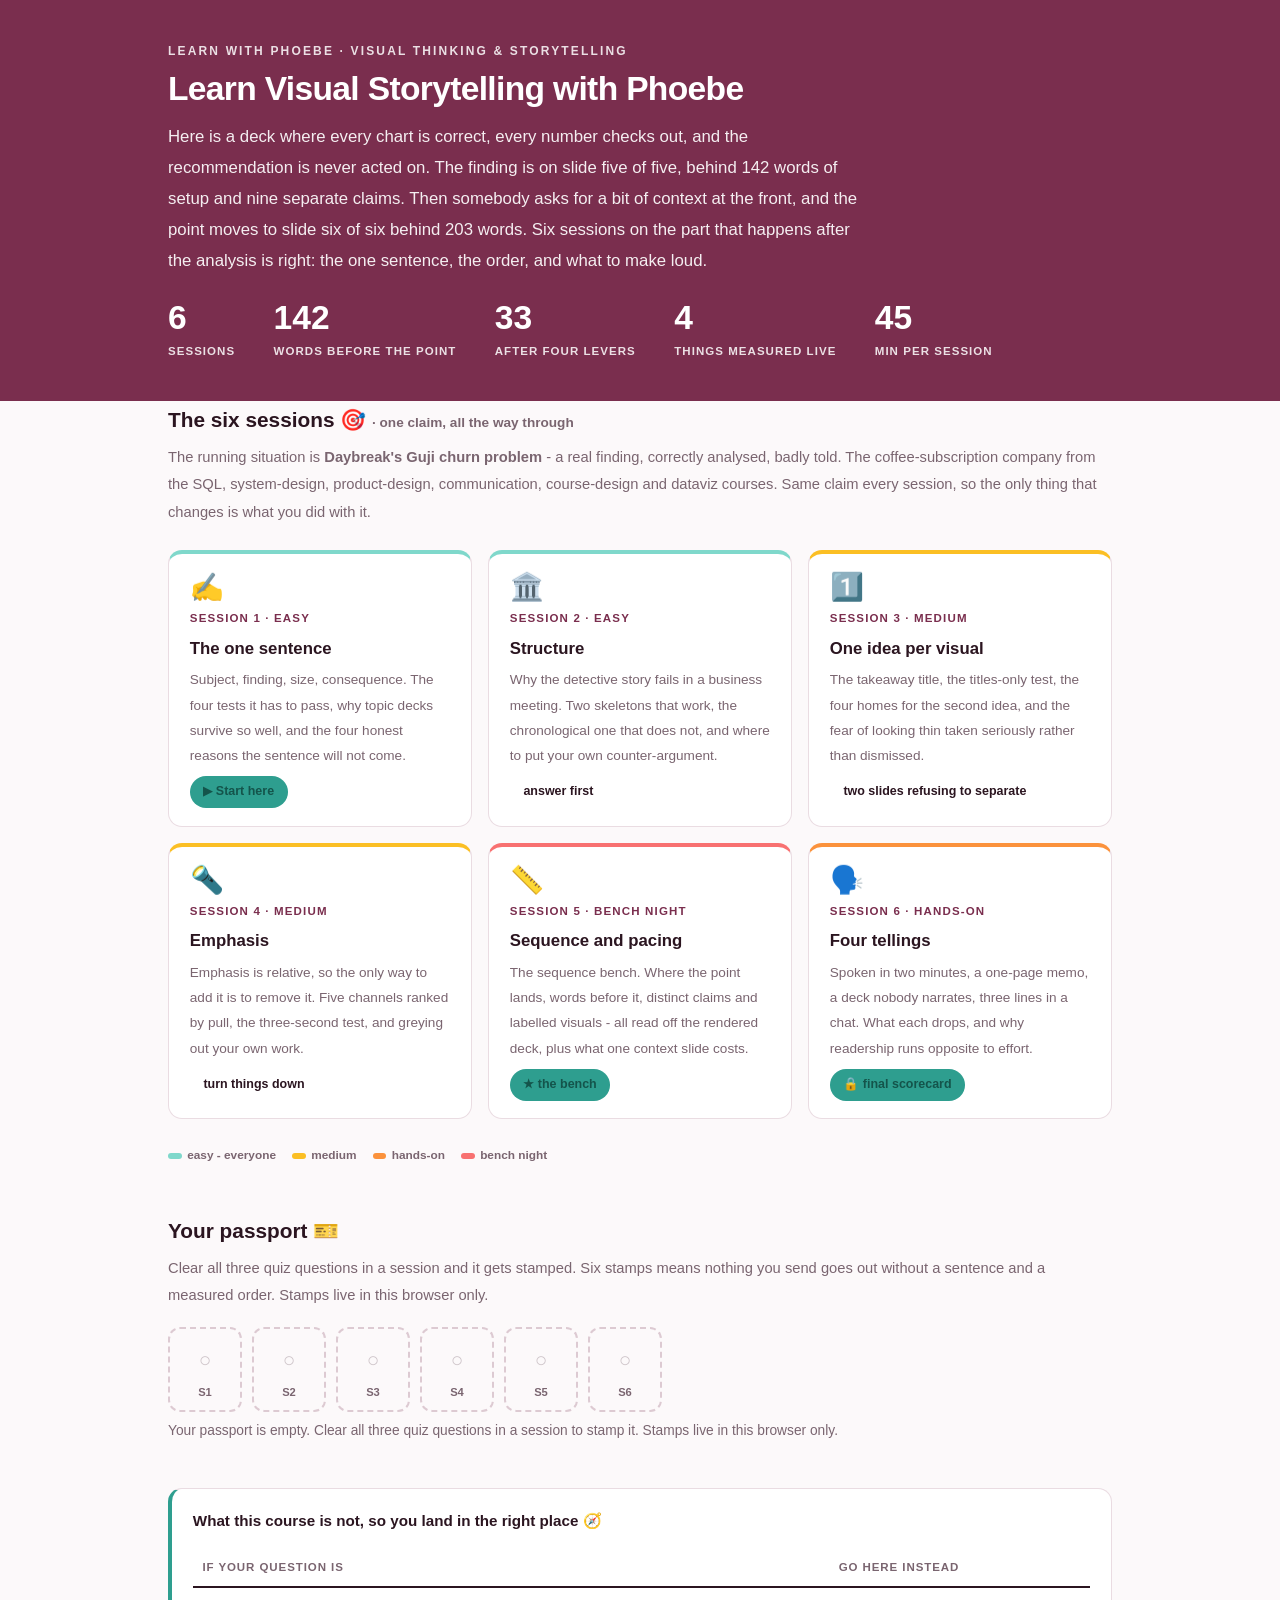
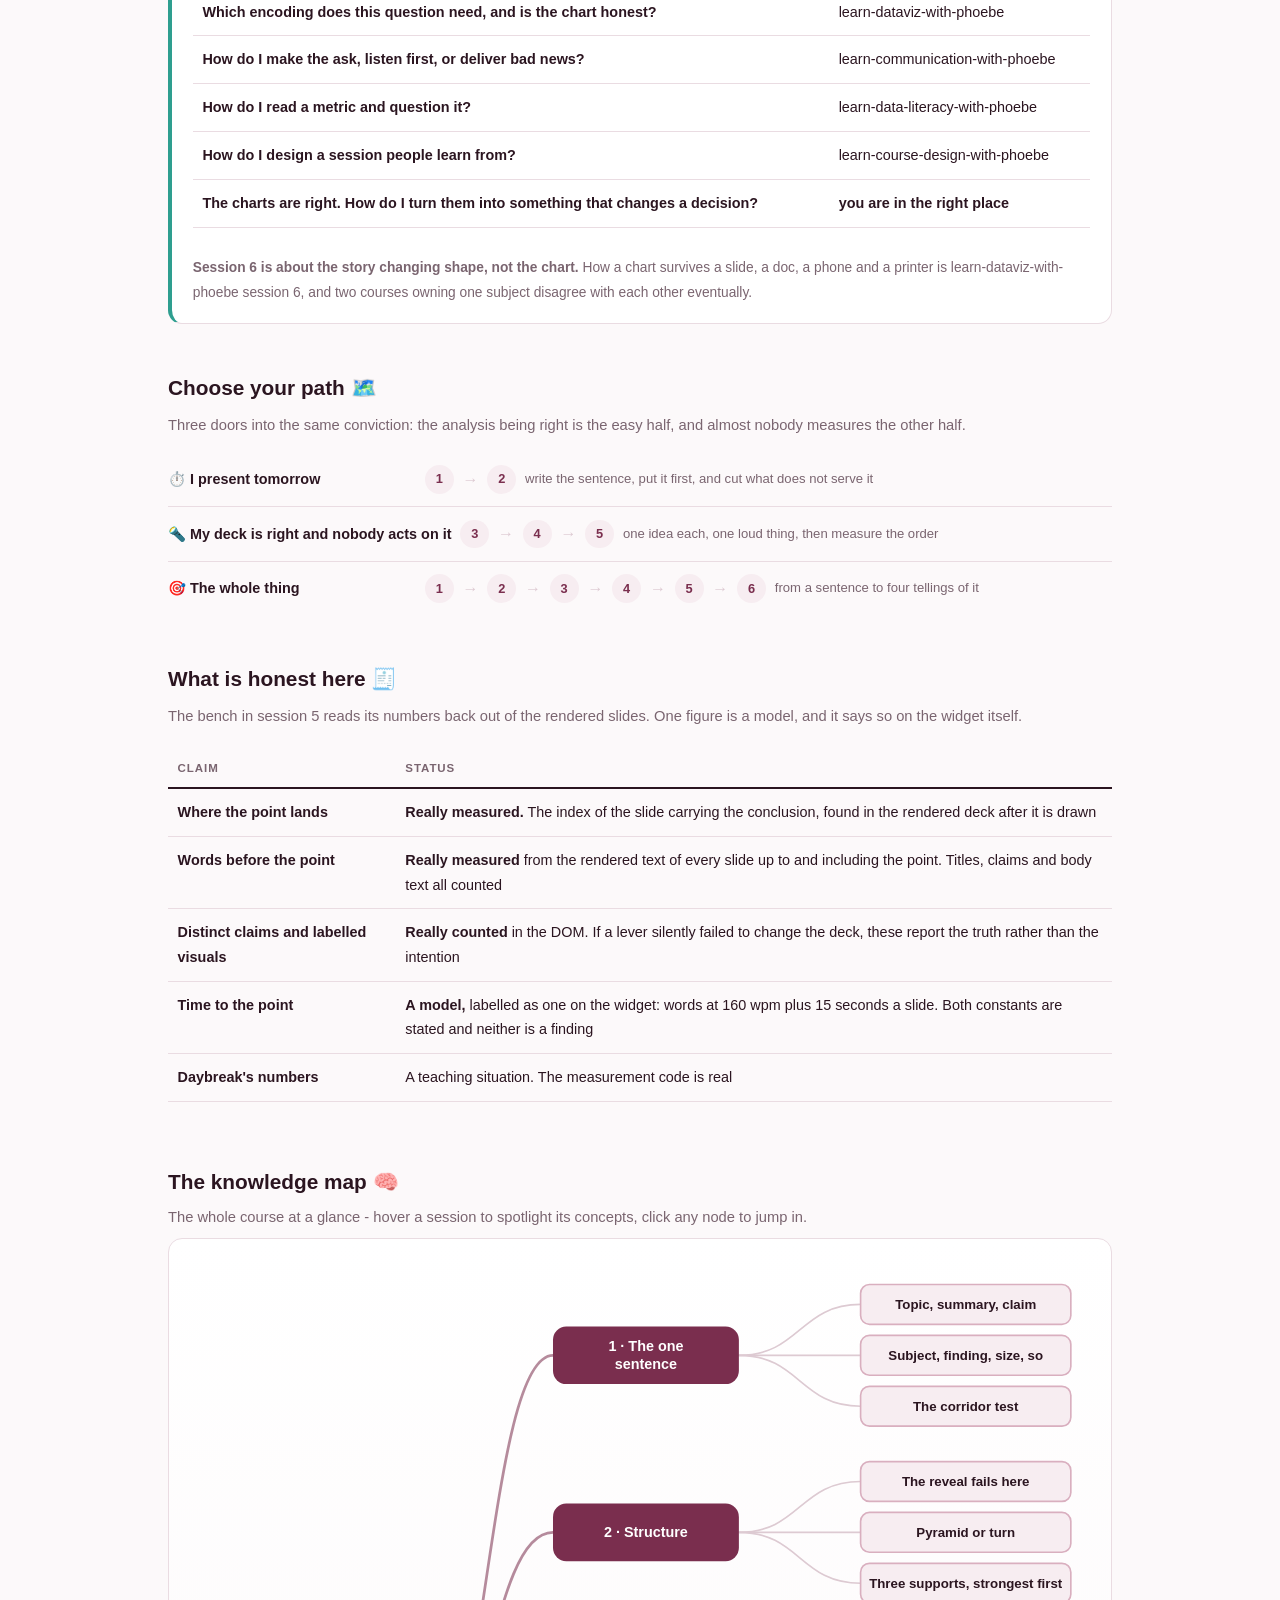
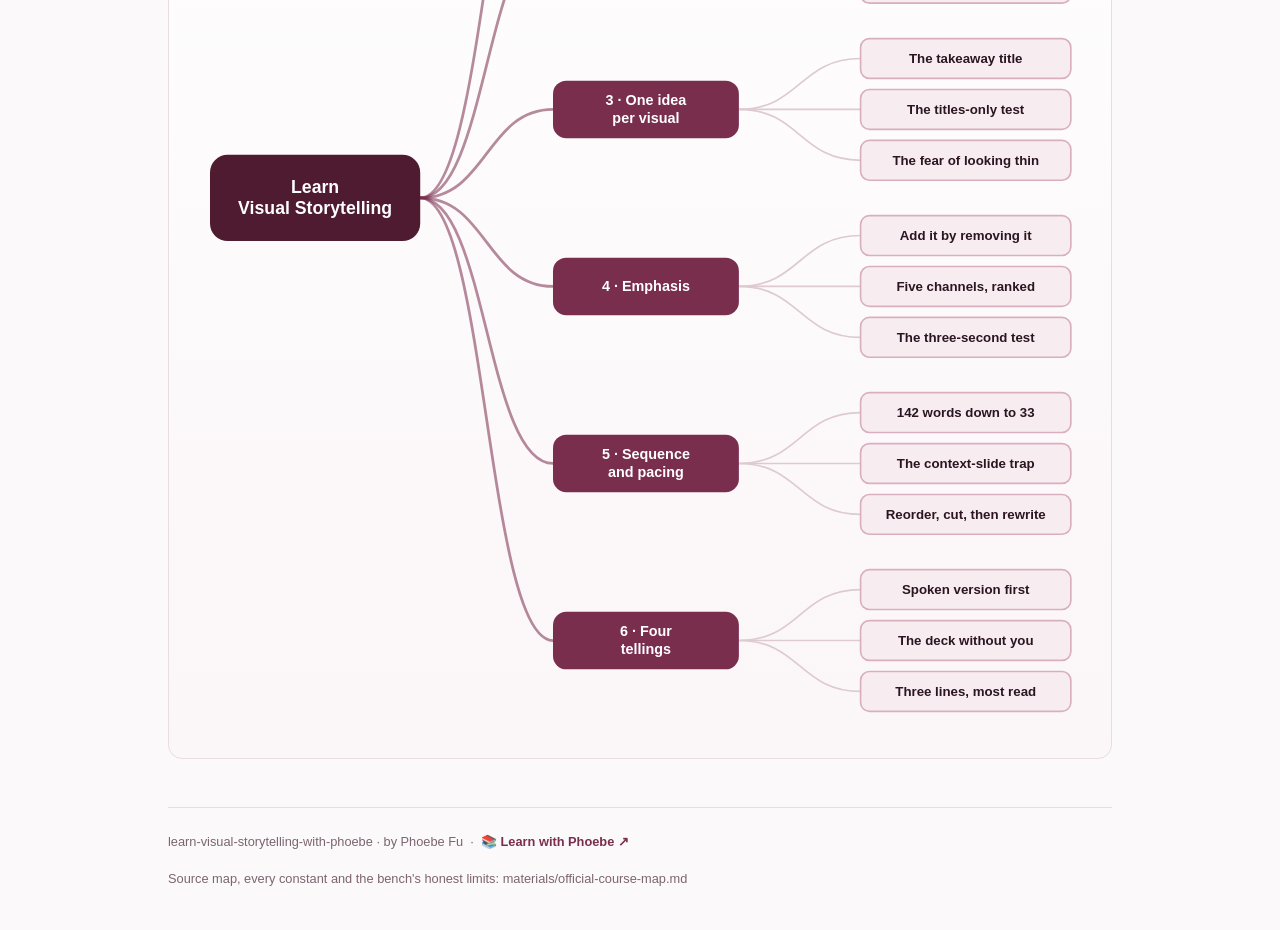
==== index.html @ 94118f0a "style.css: recover the missing .agenda block, with an accessible a3 This repo was scaffolded from a " ====
<!DOCTYPE html>
<html lang="en">
<head>
<meta charset="UTF-8">
<meta name="viewport" content="width=device-width, initial-scale=1.0">
<!-- social:start -->
<meta name="description" content="Six sessions on turning correct charts into something that changes a decision. Write the sentence first, put the answer first, one idea per visual, and a bench that measures where your point lands. Free, by Phoebe Fu.">
<meta property="og:type" content="website">
<meta property="og:site_name" content="Learn with Phoebe">
<meta property="og:title" content="Learn Visual Storytelling with Phoebe">
<meta property="og:description" content="One requested context slide moves the point from slide 1 to slide 6, and adds 170 words. Six sessions on order, emphasis and the one sentence.">
<meta property="og:url" content="https://phoebefu6.github.io/learn-visual-storytelling-with-phoebe/">
<meta property="og:image" content="https://phoebefu6.github.io/learn-visual-storytelling-with-phoebe/assets/og-cover.png">
<meta property="og:image:width" content="1200">
<meta property="og:image:height" content="630">
<meta name="twitter:card" content="summary_large_image">
<meta name="twitter:title" content="Learn Visual Storytelling with Phoebe">
<meta name="twitter:description" content="Six sessions on order and emphasis, with a bench that measures where your point lands.">
<meta name="twitter:image" content="https://phoebefu6.github.io/learn-visual-storytelling-with-phoebe/assets/og-cover.png">
<!-- social:end -->
<title>Learn Visual Storytelling with Phoebe</title>
<link rel="stylesheet" href="assets/style.css?v=2">
<style>

  .stats-row { display: flex; gap: 2.4rem; margin-top: 1.5rem; flex-wrap: wrap; }
  .stat b { display: block; font-size: 2.1rem; font-weight: 800; line-height: 1.05; font-variant-numeric: tabular-nums; }
  .stat span { font-size: .72rem; opacity: .85; text-transform: uppercase; letter-spacing: .09em; font-weight: 600; }

  .course-grid { display: grid; grid-template-columns: repeat(auto-fit, minmax(17rem, 1fr)); gap: 1rem; margin-top: 1.5rem; }
  .course-card {
    border: 1px solid var(--hairline);
    border-top: 4px solid var(--diff, var(--indigo));
    border-radius: var(--radius);
    padding: 1.2rem 1.3rem 1.1rem;
    display: flex;
    flex-direction: column;
    gap: .5rem;
    text-decoration: none;
    color: var(--ink);
    background: #fff;
    transition: box-shadow .15s ease, border-color .15s ease, transform .15s ease;
    position: relative;
  }
  .course-card:hover { border-color: var(--indigo-soft); border-top-color: var(--diff, var(--indigo)); box-shadow: 0 8px 28px rgba(122,46,78,.14); transform: translateY(-3px); }
  .course-card .cicon { font-size: 1.7rem; line-height: 1; }
  .course-card .cnum { font-size: .72rem; font-weight: 700; color: var(--indigo); text-transform: uppercase; letter-spacing: .1em; }
  .course-card h3 { font-size: 1.05rem; font-weight: 800; line-height: 1.3; }
  .course-card p { font-size: .85rem; color: var(--muted); flex: 1; }
  .course-card .meta { display: flex; gap: .4rem; flex-wrap: wrap; }

  .diff-legend { display: flex; gap: 1rem; margin-top: 1.6rem; font-size: .74rem; color: var(--muted); font-weight: 600; flex-wrap: wrap; }
  .diff-legend i { display: inline-block; width: .85rem; height: .35rem; border-radius: 999px; margin-right: .35rem; vertical-align: middle; }

  .paths { margin-top: 2.6rem; }
  .paths h2 { font-size: 1.3rem; font-weight: 800; margin-bottom: .3rem; }
  .paths .plede { color: var(--muted); font-size: .92rem; margin-bottom: .8rem; }
  .path { display: flex; gap: .55rem; align-items: center; padding: .75rem 0; border-bottom: .5px solid var(--hairline); flex-wrap: wrap; }
  .path:last-child { border-bottom: none; }
  .path b { min-width: 15.5rem; font-size: .9rem; }
  .path .pstep { background: var(--indigo-50); color: var(--indigo); border-radius: 999px; padding: .16rem .68rem; font-weight: 700; font-size: .8rem; text-decoration: none; transition: all .12s ease; }
  .path .pstep:hover { background: var(--indigo); color: #fff; }
  .path .parr { color: var(--faint); font-weight: 700; }

  .mm-section { margin-top: 1.6rem; }
  .mm-section h2 { font-size: 1.3rem; font-weight: 800; margin-bottom: .2rem; }
  .mm-section .mm-lede { color: var(--muted); font-size: .92rem; margin-bottom: .4rem; }
  .mm-wrap { border: 1px solid var(--hairline); border-radius: var(--radius); background: linear-gradient(180deg,#fff,#FBF6F8); padding: .6rem; overflow-x: auto; }
  .mm-svg { width: 100%; height: auto; display: block; max-width: 60rem; margin: 0 auto; min-width: 34rem; }
  .mm-link { cursor: pointer; text-decoration: none; }
  .mm-node rect { transition: opacity .15s ease, filter .15s ease; }
  .mm-node text { pointer-events: none; }
  .mm-link:hover .mm-node rect { filter: brightness(1.06); }
  .mm-edge { transition: opacity .15s ease; }

  .not-this { border: 1px solid var(--hairline); border-left: 4px solid var(--amber); border-radius: var(--radius); background: #fff; padding: 1.1rem 1.3rem; margin-top: 1.2rem; }
  .not-this h3 { font-size: .95rem; font-weight: 800; margin-bottom: .5rem; }
</style>
</head>
<body>

<header class="masthead">
  <div class="wrap">
    <div class="eyebrow">Learn with Phoebe · Visual Thinking &amp; Storytelling</div>
    <h1>Learn <span class="accent">Visual Storytelling</span> with Phoebe</h1>
    <p class="sub">Here is a deck where every chart is correct, every number checks out, and the recommendation is never acted on. The finding is on slide five of five, behind 142 words of setup and nine separate claims. Then somebody asks for a bit of context at the front, and the point moves to slide six of six behind 203 words. Six sessions on the part that happens after the analysis is right: the one sentence, the order, and what to make loud.</p>
    <div class="stats-row">
      <div class="stat"><b data-count="6">6</b><span>sessions</span></div>
      <div class="stat"><b data-count="142">142</b><span>words before the point</span></div>
      <div class="stat"><b data-count="33">33</b><span>after four levers</span></div>
      <div class="stat"><b data-count="4">4</b><span>things measured live</span></div>
      <div class="stat"><b data-count="45">45</b><span>min per session</span></div>
    </div>
  </div>
</header>

<main class="wrap">

  <section class="section">
    <div class="paths" style="margin-top:0">
      <h2>The six sessions 🎯 <span style="font-size:.85rem;font-weight:600;color:var(--muted)">· one claim, all the way through</span></h2>
      <p class="plede">The running situation is <strong>Daybreak's Guji churn problem</strong> - a real finding, correctly analysed, badly told. The coffee-subscription company from the SQL, system-design, product-design, communication, course-design and dataviz courses. Same claim every session, so the only thing that changes is what you did with it.</p>
    </div>

    <div class="course-grid">
      <a class="course-card" href="courses/01-the-one-sentence.html" style="--diff:#7FD8CB">
        <span class="cicon">✍️</span>
        <span class="cnum">Session 1 · easy</span>
        <h3>The one sentence</h3>
        <p>Subject, finding, size, consequence. The four tests it has to pass, why topic decks survive so well, and the four honest reasons the sentence will not come.</p>
        <span class="meta"><span class="pill amber">▶ Start here</span></span>
      </a>
      <a class="course-card" href="courses/02-structure.html" style="--diff:#7FD8CB">
        <span class="cicon">🏛️</span>
        <span class="cnum">Session 2 · easy</span>
        <h3>Structure</h3>
        <p>Why the detective story fails in a business meeting. Two skeletons that work, the chronological one that does not, and where to put your own counter-argument.</p>
        <span class="meta"><span class="pill">answer first</span></span>
      </a>
      <a class="course-card" href="courses/03-one-idea-per-visual.html" style="--diff:#FBBF24">
        <span class="cicon">1️⃣</span>
        <span class="cnum">Session 3 · medium</span>
        <h3>One idea per visual</h3>
        <p>The takeaway title, the titles-only test, the four homes for the second idea, and the fear of looking thin taken seriously rather than dismissed.</p>
        <span class="meta"><span class="pill">two slides refusing to separate</span></span>
      </a>
      <a class="course-card" href="courses/04-emphasis.html" style="--diff:#FBBF24">
        <span class="cicon">🔦</span>
        <span class="cnum">Session 4 · medium</span>
        <h3>Emphasis</h3>
        <p>Emphasis is relative, so the only way to add it is to remove it. Five channels ranked by pull, the three-second test, and greying out your own work.</p>
        <span class="meta"><span class="pill">turn things down</span></span>
      </a>
      <a class="course-card" href="courses/05-sequence-and-pacing.html" style="--diff:#F87171">
        <span class="cicon">📏</span>
        <span class="cnum">Session 5 · bench night</span>
        <h3>Sequence and pacing</h3>
        <p>The sequence bench. Where the point lands, words before it, distinct claims and labelled visuals - all read off the rendered deck, plus what one context slide costs.</p>
        <span class="meta"><span class="pill amber">★ the bench</span></span>
      </a>
      <a class="course-card" href="courses/06-four-tellings.html" style="--diff:#FB923C">
        <span class="cicon">🗣️</span>
        <span class="cnum">Session 6 · hands-on</span>
        <h3>Four tellings</h3>
        <p>Spoken in two minutes, a one-page memo, a deck nobody narrates, three lines in a chat. What each drops, and why readership runs opposite to effort.</p>
        <span class="meta"><span class="pill amber">🔒 final scorecard</span></span>
      </a>
    </div>

    <div class="diff-legend">
      <span><i style="background:#7FD8CB"></i>easy - everyone</span>
      <span><i style="background:#FBBF24"></i>medium</span>
      <span><i style="background:#FB923C"></i>hands-on</span>
      <span><i style="background:#F87171"></i>bench night</span>
    </div>
  </section>

  <section class="section">
    <div class="paths" style="margin-top:0">
      <h2>Your passport 🎫</h2>
      <p class="plede">Clear all three quiz questions in a session and it gets stamped. Six stamps means nothing you send goes out without a sentence and a measured order. Stamps live in this browser only.</p>
    </div>
    <div class="pp-strip"></div>
  </section>

  <section class="section">
    <div class="not-this">
      <h3>What this course is not, so you land in the right place 🧭</h3>
      <table class="clean">
        <tr><th>If your question is</th><th>Go here instead</th></tr>
        <tr><td>Which encoding does this question need, and is the chart honest?</td><td><span class="mono">learn-dataviz-with-phoebe</span></td></tr>
        <tr><td>How do I make the ask, listen first, or deliver bad news?</td><td><span class="mono">learn-communication-with-phoebe</span></td></tr>
        <tr><td>How do I read a metric and question it?</td><td><span class="mono">learn-data-literacy-with-phoebe</span></td></tr>
        <tr><td>How do I design a session people learn from?</td><td><span class="mono">learn-course-design-with-phoebe</span></td></tr>
        <tr><td><strong>The charts are right. How do I turn them into something that changes a decision?</strong></td><td><strong>you are in the right place</strong></td></tr>
      </table>
      <p style="margin-top:.7rem;font-size:.86rem;color:var(--muted)"><strong>Session 6 is about the story changing shape, not the chart.</strong> How a chart survives a slide, a doc, a phone and a printer is <span class="mono">learn-dataviz-with-phoebe</span> session 6, and two courses owning one subject disagree with each other eventually.</p>
    </div>
  </section>

  <section class="section">
    <div class="paths">
      <h2>Choose your path 🗺️</h2>
      <p class="plede">Three doors into the same conviction: the analysis being right is the easy half, and almost nobody measures the other half.</p>
      <div class="path"><b>⏱️ I present tomorrow</b>
        <a class="pstep" href="courses/01-the-one-sentence.html">1</a><span class="parr">→</span>
        <a class="pstep" href="courses/02-structure.html">2</a>
        <span style="font-size:.82rem;color:var(--muted)">write the sentence, put it first, and cut what does not serve it</span>
      </div>
      <div class="path"><b>🔦 My deck is right and nobody acts on it</b>
        <a class="pstep" href="courses/03-one-idea-per-visual.html">3</a><span class="parr">→</span>
        <a class="pstep" href="courses/04-emphasis.html">4</a><span class="parr">→</span>
        <a class="pstep" href="courses/05-sequence-and-pacing.html">5</a>
        <span style="font-size:.82rem;color:var(--muted)">one idea each, one loud thing, then measure the order</span>
      </div>
      <div class="path"><b>🎯 The whole thing</b>
        <a class="pstep" href="courses/01-the-one-sentence.html">1</a><span class="parr">→</span>
        <a class="pstep" href="courses/02-structure.html">2</a><span class="parr">→</span>
        <a class="pstep" href="courses/03-one-idea-per-visual.html">3</a><span class="parr">→</span>
        <a class="pstep" href="courses/04-emphasis.html">4</a><span class="parr">→</span>
        <a class="pstep" href="courses/05-sequence-and-pacing.html">5</a><span class="parr">→</span>
        <a class="pstep" href="courses/06-four-tellings.html">6</a>
        <span style="font-size:.82rem;color:var(--muted)">from a sentence to four tellings of it</span>
      </div>
    </div>
  </section>

  <section class="section">
    <div class="paths" style="margin-top:0">
      <h2>What is honest here 🧾</h2>
      <p class="plede">The bench in session 5 reads its numbers back out of the rendered slides. One figure is a model, and it says so on the widget itself.</p>
    </div>
    <table class="clean">
      <tr><th>Claim</th><th>Status</th></tr>
      <tr><td>Where the point lands</td><td><strong>Really measured.</strong> The index of the slide carrying the conclusion, found in the rendered deck after it is drawn</td></tr>
      <tr><td>Words before the point</td><td><strong>Really measured</strong> from the rendered text of every slide up to and including the point. Titles, claims and body text all counted</td></tr>
      <tr><td>Distinct claims and labelled visuals</td><td><strong>Really counted</strong> in the DOM. If a lever silently failed to change the deck, these report the truth rather than the intention</td></tr>
      <tr><td>Time to the point</td><td><strong>A model,</strong> labelled as one on the widget: words at 160 wpm plus 15 seconds a slide. Both constants are stated and neither is a finding</td></tr>
      <tr><td>Daybreak's numbers</td><td>A teaching situation. The measurement code is real</td></tr>
    </table>
  </section>

  <section class="section mm-section">
    <h2>The knowledge map 🧠</h2>
    <p class="mm-lede">The whole course at a glance - hover a session to spotlight its concepts, click any node to jump in.</p>
    <div class="mm-wrap"><div id="mindmap"></div></div>
  </section>

  <footer class="pagefoot">
    <span>learn-visual-storytelling-with-phoebe · by Phoebe Fu &nbsp;·&nbsp; 📚 <a href="https://phoebefu6.github.io/learn-with-phoebe/">Learn with Phoebe ↗</a></span>
    <span>Source map, every constant and the bench's honest limits: <span class="mono">materials/official-course-map.md</span></span>
  </footer>

</main>

<script>
window.MINDMAP_DATA = {
  title: "Learn\nVisual Storytelling",
  centerColor: "#4E1B31",
  sessions: [
    { label: "The one\nsentence", href: "courses/01-the-one-sentence.html", color: "#7FD8CB",
      concepts: [
        { label: "Topic, summary, claim", href: "courses/01-the-one-sentence.html" },
        { label: "Subject, finding, size, so", href: "courses/01-the-one-sentence.html" },
        { label: "The corridor test", href: "courses/01-the-one-sentence.html" } ] },
    { label: "Structure", href: "courses/02-structure.html", color: "#7FD8CB",
      concepts: [
        { label: "The reveal fails here", href: "courses/02-structure.html" },
        { label: "Pyramid or turn", href: "courses/02-structure.html" },
        { label: "Three supports, strongest first", href: "courses/02-structure.html" } ] },
    { label: "One idea\nper visual", href: "courses/03-one-idea-per-visual.html", color: "#FBBF24",
      concepts: [
        { label: "The takeaway title", href: "courses/03-one-idea-per-visual.html" },
        { label: "The titles-only test", href: "courses/03-one-idea-per-visual.html" },
        { label: "The fear of looking thin", href: "courses/03-one-idea-per-visual.html" } ] },
    { label: "Emphasis", href: "courses/04-emphasis.html", color: "#FBBF24",
      concepts: [
        { label: "Add it by removing it", href: "courses/04-emphasis.html" },
        { label: "Five channels, ranked", href: "courses/04-emphasis.html" },
        { label: "The three-second test", href: "courses/04-emphasis.html" } ] },
    { label: "Sequence\nand pacing", href: "courses/05-sequence-and-pacing.html", color: "#F87171",
      concepts: [
        { label: "142 words down to 33", href: "courses/05-sequence-and-pacing.html" },
        { label: "The context-slide trap", href: "courses/05-sequence-and-pacing.html" },
        { label: "Reorder, cut, then rewrite", href: "courses/05-sequence-and-pacing.html" } ] },
    { label: "Four\ntellings", href: "courses/06-four-tellings.html", color: "#FB923C",
      concepts: [
        { label: "Spoken version first", href: "courses/06-four-tellings.html" },
        { label: "The deck without you", href: "courses/06-four-tellings.html" },
        { label: "Three lines, most read", href: "courses/06-four-tellings.html" } ] }
  ]
};
</script>
<script src="assets/mindmap.js?v=2"></script>
<script src="assets/app.js?v=2"></script>
</body>
</html>
---- assets/style.css ----
/* learn-visual-storytelling-with-phoebe - editorial bold design system
   Accent: plum-wine #7A2E4E · Ink plum #4E1B31 · Flagship: jade #2E9E8F
   (CSS var names still read --indigo/--amber; they hold plum-wine and jade.)
   NOTE: this is the PAGE chrome. The visual palette inside vs-live.js is separate. */

:root {
  --indigo: #7A2E4E;
  --indigo-deep: #4E1B31;
  --indigo-mid: #9C5772;
  --indigo-soft: #D9AFBF;
  --indigo-50: #F7EDF1;
  --ink: #2B1520;
  --muted: #7A6570;
  --faint: #DDCAD2;
  --hairline: #EADCE2;
  --amber: #2E9E8F;
  --amber-ink: #14544B;
  --amber-50: #E6F5F2;
  --paper: #FCF9FA;
  --code-bg: #251019;
  --code-ink: #EADCE2;
  --radius: 14px;
}

* { margin: 0; padding: 0; box-sizing: border-box; }

html { font-size: 16px; scroll-behavior: smooth; }
html.zoom-125 { font-size: 20px; }
html.zoom-150 { font-size: 24px; }

body {
  font-family: "Inter", -apple-system, BlinkMacSystemFont, "Segoe UI", Roboto, sans-serif;
  background: var(--paper);
  color: var(--ink);
  line-height: 1.85;
  font-feature-settings: "tnum";
}

.wrap { max-width: 62rem; margin: 0 auto; padding: 0 1.5rem; }

/* ---------- header band ---------- */
.masthead {
  background: var(--indigo);
  color: #fff;
  padding: 2.5rem 0 2.25rem;
}
.masthead .eyebrow {
  font-size: .75rem;
  letter-spacing: .18em;
  text-transform: uppercase;
  opacity: .85;
  font-weight: 600;
}
.masthead h1 {
  font-size: 2.1rem;
  line-height: 1.15;
  font-weight: 800;
  margin: .5rem 0 .75rem;
  letter-spacing: -.02em;
}
.masthead h1 .accent { color: inherit; }
.masthead .sub { font-size: 1.05rem; opacity: .92; max-width: 44rem; }

.chip-row { display: flex; flex-wrap: wrap; gap: .5rem; margin-top: 1.1rem; }
.chip {
  display: inline-flex;
  align-items: center;
  gap: .35rem;
  border-radius: 999px;
  padding: .25rem .8rem;
  font-size: .78rem;
  font-weight: 600;
  white-space: nowrap;
}
.chip.level { background: #fff; color: var(--indigo); }
.chip.audience { background: rgba(255,255,255,.16); color: #fff; border: 1px solid rgba(255,255,255,.35); }
.chip.time { background: var(--ink); color: #fff; font-variant-numeric: tabular-nums; }


/* ---------- agenda band ----------
   Recovered 2026-09-02. These six repos were scaffolded from a stylesheet that had
   lost this block, so .agenda rendered as run-on inline text ~700px tall inside the
   masthead. 87 of 93 repos carry it; these were the exception, and they were also the
   six the estate sweep could not see. See course-builder/references/field-notes.md.

   .a3 does NOT reuse the donor's `color: var(--amber-ink)`: that pair falls below
   4.5:1 against --amber in all six palettes, which is the same failure the sweep
   flags on the wellbeing courses. The literal below is the darkest tone of this
   repo's own amber-ink that clears 4.5:1, so the band stays bright. Recompute it if
   --amber changes. */
.agenda {
  display: flex;
  border-radius: 999px;
  overflow: hidden;
  margin: 1.4rem 0 0;
  font-size: .72rem;
  font-weight: 600;
  text-align: center;
  color: #fff;
}
.agenda span { padding: .45rem .3rem; white-space: nowrap; overflow: hidden; text-overflow: ellipsis; }
.agenda .a1 { background: var(--indigo-deep); }
.agenda .a2 { background: var(--indigo-mid); }
.agenda .a3 { background: var(--amber); color: #0B2D28; }
.agenda .a4 { background: var(--indigo-soft); color: var(--ink); }

/* ---------- toolbar ---------- */
.toolbar {
  position: sticky;
  top: 0;
  z-index: 40;
  background: rgba(255,255,255,.94);
  backdrop-filter: blur(6px);
  border-bottom: 1px solid var(--hairline);
  padding: .55rem 0;
}
.toolbar .wrap { display: flex; align-items: center; gap: .6rem; }
.toolbar .crumb { font-size: .8rem; color: var(--muted); font-weight: 600; margin-right: auto; }
.toolbar .crumb a { color: var(--indigo); text-decoration: none; }
.btn {
  border: 1px solid var(--hairline);
  background: #fff;
  color: var(--ink);
  border-radius: 999px;
  padding: .35rem .9rem;
  font-size: .78rem;
  font-weight: 600;
  cursor: pointer;
  font-family: inherit;
  transition: all .15s ease;
}
.btn:hover { border-color: var(--indigo); color: var(--indigo); }
.btn.primary { background: var(--indigo); border-color: var(--indigo); color: #fff; }
.btn.primary:hover { background: var(--indigo-deep); }

/* ---------- sections ---------- */
main { padding: 2.5rem 0 4rem; }

.section { margin-bottom: 2.8rem; }
.section-kicker { margin-bottom: 1rem; }
.section-kicker .klabel {
  display: block;
  font-size: .72rem;
  text-transform: uppercase;
  letter-spacing: .1em;
  color: var(--indigo);
  font-weight: 700;
  margin-bottom: .35rem;
}
.section-kicker h2 {
  font-size: 1.45rem;
  font-weight: 800;
  letter-spacing: -.01em;
  display: flex;
  align-items: center;
  gap: .7rem;
  flex-wrap: wrap;
}
.section-kicker .tag {
  border-radius: 999px;
  padding: .18rem .7rem;
  font-size: .7rem;
  font-weight: 700;
  text-transform: uppercase;
  letter-spacing: .08em;
}
.tag.concept { background: var(--indigo-50); color: var(--indigo); }
.tag.demo { background: var(--amber-50); color: var(--amber-ink); }
.tag.exercise { background: var(--ink); color: #fff; }

.lede { color: var(--muted); max-width: 46rem; margin-bottom: 1.4rem; line-height: 1.8; }

/* live vs self-study markers on cards */
.mode {
  font-size: .64rem;
  font-weight: 700;
  text-transform: uppercase;
  letter-spacing: .07em;
  padding: .14rem .6rem;
  border-radius: 999px;
  flex: none;
}
.mode.live { background: var(--indigo); color: #fff; }
.mode.self { background: #fff; color: var(--muted); border: 1px solid var(--hairline); }

/* ---------- accordions ---------- */
details.card {
  border: 1px solid var(--hairline);
  border-radius: var(--radius);
  margin-bottom: .8rem;
  overflow: hidden;
  background: #fff;
}
details.card[open] { border-color: var(--indigo-soft); box-shadow: 0 8px 28px rgba(38,70,83,.08); }
details.card summary {
  list-style: none;
  cursor: pointer;
  padding: 1rem 1.25rem;
  display: flex;
  align-items: center;
  gap: .75rem;
  font-weight: 700;
  font-size: 1.02rem;
  user-select: none;
}
details.card summary::-webkit-details-marker { display: none; }
details.card summary .dot {
  width: .6rem; height: .6rem;
  border-radius: 999px;
  background: var(--indigo);
  flex: none;
}
details.card summary .mini { margin-left: auto; font-size: .72rem; color: var(--muted); font-weight: 600; white-space: nowrap; }
details.card summary .caret { transition: transform .2s ease; color: var(--indigo); font-size: .8rem; }
details.card[open] summary .caret { transform: rotate(90deg); }
details.card .body { padding: 0 1.25rem 1.4rem; border-top: 1px solid var(--hairline); padding-top: 1.15rem; }
details.card .body p { margin-bottom: 1.05rem; max-width: 48rem; }
details.card .body p:last-child { margin-bottom: 0; }
details.card .body ul, details.card .body ol { margin: 0 0 1.1rem 1.2rem; max-width: 47rem; }
details.card .body li { margin-bottom: .65rem; }
details.card .body h4 { font-size: .95rem; font-weight: 700; margin: 1.1rem 0 .45rem; }
details.card .body h4:first-child { margin-top: 0; }

/* ---------- pills & legends ---------- */
.legend { display: flex; flex-wrap: wrap; gap: .5rem; margin: 0 0 1.2rem; }
.pill {
  display: inline-flex;
  align-items: center;
  gap: .4rem;
  border-radius: 999px;
  padding: .28rem .85rem;
  font-size: .78rem;
  font-weight: 600;
}
.pill.solid { background: var(--indigo); color: #fff; }
.pill.light { background: var(--indigo-50); color: var(--indigo); }
.pill.inkpill { background: var(--ink); color: #fff; }
.pill.amber, .pill.peach { background: var(--amber); color: var(--amber-ink); }
.pill.bare { color: var(--faint); }

/* ---------- 4D grid ---------- */
.grid-2 { display: grid; grid-template-columns: repeat(auto-fit, minmax(15rem, 1fr)); gap: .8rem; margin: .5rem 0 1rem; }
.d-card {
  border: 1px solid var(--hairline);
  border-left: 4px solid var(--indigo);
  border-radius: 10px;
  padding: 1rem 1.1rem;
}
.d-card h4 { font-size: .95rem; margin-bottom: .3rem; }
.d-card h4 .lead-letter { color: var(--indigo); }
.d-card p { font-size: .86rem; color: var(--muted); margin: 0; }

/* ---------- tables ---------- */
table.clean { width: 100%; border-collapse: collapse; font-size: .9rem; margin: .4rem 0 1rem; }
table.clean th {
  text-align: left;
  font-size: .72rem;
  text-transform: uppercase;
  letter-spacing: .08em;
  color: var(--muted);
  padding: .5rem .6rem;
  border-bottom: 2px solid var(--ink);
}
table.clean td { padding: .7rem .6rem; border-bottom: .5px solid var(--hairline); vertical-align: top; line-height: 1.7; }
table.clean td:first-child { font-weight: 600; }

/* ---------- prompt boxes ---------- */
.prompt-box {
  position: relative;
  background: var(--code-bg);
  color: var(--code-ink);
  border-radius: var(--radius);
  padding: 1.1rem 1.2rem;
  margin: 1rem 0 1.2rem;
  font-family: "SF Mono", ui-monospace, Menlo, Consolas, monospace;
  font-size: .84rem;
  line-height: 1.65;
  white-space: pre-wrap;
  word-break: break-word;
}
.prompt-box .label {
  position: absolute;
  top: -0.7rem;
  left: 1rem;
  background: var(--indigo);
  color: #fff;
  font-family: "Inter", -apple-system, sans-serif;
  font-size: .68rem;
  font-weight: 700;
  letter-spacing: .06em;
  text-transform: uppercase;
  border-radius: 999px;
  padding: .15rem .7rem;
}
.prompt-box.bad .label { background: var(--faint); color: var(--ink); }
.prompt-box.good .label { background: var(--amber); color: var(--amber-ink); }
.copy-btn {
  position: absolute;
  top: .7rem;
  right: .7rem;
  background: rgba(255,255,255,.1);
  border: 1px solid rgba(255,255,255,.25);
  color: #fff;
  border-radius: 999px;
  padding: .25rem .8rem;
  font-size: .72rem;
  font-weight: 600;
  cursor: pointer;
  font-family: "Inter", -apple-system, sans-serif;
  transition: background .15s ease;
}
.copy-btn:hover { background: rgba(255,255,255,.22); }
.copy-btn.copied { background: var(--amber); border-color: var(--amber); color: var(--amber-ink); }

/* ---------- demo steps ---------- */
.steps { counter-reset: step; margin: .6rem 0 1rem; }
.step {
  display: flex;
  gap: .9rem;
  padding: .85rem 0;
  border-bottom: .5px solid var(--hairline);
}
.step:last-child { border-bottom: none; }
.step::before {
  counter-increment: step;
  content: counter(step);
  flex: none;
  width: 1.7rem; height: 1.7rem;
  border-radius: 999px;
  background: var(--indigo-50);
  color: var(--indigo);
  font-weight: 700;
  font-size: .85rem;
  display: inline-flex;
  align-items: center;
  justify-content: center;
  margin-top: .1rem;
}
.step p { margin: 0; }

/* ---------- callouts ---------- */
.callout {
  border-radius: var(--radius);
  padding: 1rem 1.2rem;
  margin: 1rem 0;
  font-size: .92rem;
}
.callout.tip { background: var(--indigo-50); border-left: 4px solid var(--indigo); }
.callout.win { background: var(--amber-50); border-left: 4px solid var(--amber); }
.callout strong:first-child { display: block; margin-bottom: .2rem; }

.callout.example {
  background: #FFFFFF;
  border: 1px solid var(--hairline);
  border-left: 4px solid var(--amber);
  font-size: .9rem;
}
.callout.example .ex-pill {
  display: inline-block;
  background: var(--amber);
  color: var(--amber-ink);
  border-radius: 999px;
  padding: .15rem .7rem;
  font-size: .68rem;
  font-weight: 700;
  text-transform: uppercase;
  letter-spacing: .06em;
  margin-bottom: .5rem;
}
.callout.example p { margin: 0 0 .75rem; max-width: 47rem; }
.callout.example p:last-child { margin-bottom: 0; }
.callout.example ul { margin: 0 0 0 1.1rem; max-width: 46rem; }
.callout.example li { margin-bottom: .6rem; }
.callout.example li:last-child { margin-bottom: 0; }

/* ---------- zoomable figures ---------- */
figure.zoomable {
  border: 1px solid var(--hairline);
  border-radius: var(--radius);
  padding: 1.2rem;
  margin: 1rem 0 1.4rem;
  cursor: zoom-in;
  transition: box-shadow .15s ease;
  background: #fff;
}
figure.zoomable:hover { box-shadow: 0 8px 28px rgba(38,70,83,.12); }
figure.zoomable svg, figure.zoomable img { width: 100%; height: auto; display: block; }
figure.zoomable figcaption {
  margin-top: .6rem;
  font-size: .76rem;
  color: var(--muted);
  font-weight: 600;
  display: flex;
  align-items: center;
  gap: .4rem;
}

.lightbox {
  position: fixed;
  inset: 0;
  z-index: 100;
  background: rgba(18,38,44,.9);
  display: none;
  align-items: center;
  justify-content: center;
  padding: 3vh 3vw;
  cursor: zoom-out;
}
.lightbox.open { display: flex; }
.lightbox .inner {
  background: #fff;
  border-radius: var(--radius);
  padding: 2rem;
  max-width: 94vw;
  max-height: 92vh;
  overflow: auto;
}
.lightbox .inner svg, .lightbox .inner img { width: min(88vw, 70rem); height: auto; }
.lightbox .close-hint {
  position: fixed;
  top: 1rem; right: 1.4rem;
  color: #fff;
  font-size: .8rem;
  font-weight: 600;
  opacity: .8;
}

/* ---------- courses covered ---------- */
.covered { border: 1px solid var(--hairline); border-radius: var(--radius); overflow: hidden; }
.covered-row {
  display: flex;
  align-items: baseline;
  gap: .8rem;
  padding: .75rem 1.1rem;
  border-bottom: .5px solid var(--hairline);
  font-size: .9rem;
}
.covered-row:last-child { border-bottom: none; }
.covered-row .status { flex: none; }
.covered-row .name { font-weight: 600; }
.covered-row .note { margin-left: auto; color: var(--muted); font-size: .78rem; text-align: right; }

/* ---------- cheat sheet footer ---------- */
.cheat {
  background: var(--ink);
  color: #fff;
  border-radius: var(--radius);
  padding: 1.6rem 1.6rem 1.3rem;
  margin-top: 3rem;
}
.cheat h3 { font-size: 1.1rem; margin-bottom: 1rem; }
.cheat h3 span { color: var(--indigo-soft); }
.cheat .grid-2 { gap: 1rem; }
.cheat .cheat-item { border-left: 3px solid var(--indigo-mid); padding-left: .8rem; }
.cheat .cheat-item b { display: block; font-size: .85rem; color: var(--indigo-soft); }
.cheat .cheat-item span { font-size: .82rem; opacity: .85; }

footer.pagefoot {
  border-top: 1px solid var(--hairline);
  margin-top: 3rem;
  padding: 1.4rem 0 2.5rem;
  font-size: .8rem;
  color: var(--muted);
  display: flex;
  justify-content: space-between;
  flex-wrap: wrap;
  gap: .8rem;
}
footer.pagefoot a { color: var(--indigo); text-decoration: none; font-weight: 600; }

/* ---------- wayfinding: reading progress + section dots + part numbers ---------- */

#progress-bar {
  position: fixed;
  top: 0; left: 0;
  height: 3px;
  width: 0;
  background: linear-gradient(90deg, var(--indigo), var(--amber));
  z-index: 90;
}

.pagenav {
  position: fixed;
  right: 1.1rem;
  top: 50%;
  transform: translateY(-50%);
  z-index: 50;
  display: flex;
  flex-direction: column;
  gap: .55rem;
}
.pagenav a {
  width: .68rem; height: .68rem;
  border-radius: 999px;
  background: #fff;
  border: 2px solid var(--faint);
  display: block;
  position: relative;
  transition: all .15s ease;
}
.pagenav a:hover { border-color: var(--indigo); transform: scale(1.3); }
.pagenav a.active { background: var(--indigo); border-color: var(--indigo); }
.pagenav a .nlabel {
  position: absolute;
  right: 1.4rem;
  top: 50%;
  transform: translateY(-50%);
  background: var(--ink);
  color: #fff;
  font-size: .7rem;
  font-weight: 600;
  padding: .22rem .65rem;
  border-radius: 6px;
  white-space: nowrap;
  opacity: 0;
  pointer-events: none;
  transition: opacity .15s ease;
}
.pagenav a:hover .nlabel { opacity: 1; }
@media (max-width: 74rem) { .pagenav { display: none; } }

main { counter-reset: partnum -1; }
.section .section-kicker { position: relative; }
.section .section-kicker::before {
  counter-increment: partnum;
  content: counter(partnum, decimal-leading-zero);
  position: absolute;
  right: 0;
  top: -1.2rem;
  font-size: 4.4rem;
  font-weight: 800;
  color: var(--indigo-50);
  line-height: 1;
  font-variant-numeric: tabular-nums;
  pointer-events: none;
  z-index: 0;
}
.section .section-kicker > * { position: relative; z-index: 1; }

details.card summary { transition: background .15s ease; }
details.card summary:hover { background: #FBF6F8; }

/* ---------- journey strip: you are here in the series ---------- */
.journey {
  display: flex;
  align-items: center;
  gap: .45rem;
  margin-top: 1.1rem;
  flex-wrap: wrap;
}
.journey .jlabel { font-size: .7rem; font-weight: 700; text-transform: uppercase; letter-spacing: .09em; opacity: .8; margin-right: .3rem; }
.journey a {
  width: 1.7rem; height: 1.7rem;
  border-radius: 999px;
  display: inline-flex;
  align-items: center;
  justify-content: center;
  font-size: .8rem;
  font-weight: 700;
  text-decoration: none;
  color: #fff;
  border: 1.5px solid rgba(255,255,255,.45);
  transition: all .15s ease;
  font-variant-numeric: tabular-nums;
}
.journey a:hover { border-color: #fff; transform: scale(1.12); }
.journey a.here { background: #fff; color: var(--indigo); border-color: #fff; }
.journey a.dd-chip { width: auto; border-radius: 999px; padding: 0 .7rem; font-size: .72rem; }

/* ---------- check-yourself quiz ---------- */
.quiz-q {
  border: 1px solid var(--hairline);
  border-radius: var(--radius);
  padding: 1.1rem 1.25rem 1rem;
  margin-bottom: .9rem;
  background: #fff;
}
.quiz-q .qtext { font-weight: 700; margin-bottom: .7rem; }
.quiz-q .qopt {
  display: block;
  width: 100%;
  text-align: left;
  background: #fff;
  border: 1px solid var(--hairline);
  border-radius: 10px;
  padding: .6rem .9rem;
  margin-bottom: .5rem;
  font-size: .9rem;
  font-family: inherit;
  color: var(--ink);
  cursor: pointer;
  transition: all .15s ease;
}
.quiz-q .qopt:hover { border-color: var(--indigo); background: var(--indigo-50); }
.quiz-q .qopt.correct { background: var(--indigo); border-color: var(--indigo); color: #fff; font-weight: 600; }
.quiz-q .qopt.correct::after { content: "  ✓"; }
.quiz-q .qopt.wrong { background: #FEF2F2; border-color: #FCA5A5; color: #991B1B; animation: qshake .3s ease; }
.quiz-q .qopt.wrong::after { content: "  ✗ try again"; font-size: .78rem; }
.quiz-q .qopt:disabled { cursor: default; }
.quiz-q .qwhy {
  display: none;
  background: var(--amber-50);
  border-left: 4px solid var(--amber);
  border-radius: 8px;
  padding: .6rem .9rem;
  font-size: .86rem;
  margin-top: .3rem;
}
.quiz-q.answered .qwhy { display: block; }
@keyframes qshake {
  0%, 100% { transform: translateX(0); }
  25% { transform: translateX(-5px); }
  75% { transform: translateX(5px); }
}
.quiz-score { font-weight: 700; color: var(--indigo); margin-top: .4rem; }

@media (prefers-reduced-motion: reduce) {
  .quiz-q .qopt.wrong { animation: none; }
  .journey a:hover { transform: none; }
}

/* ---------- micro-interactions (react-bits inspired, vanilla) ---------- */

/* BlurText: staggered word reveal on the masthead headline */
.masthead h1 .bw {
  display: inline-block;
  opacity: 0;
  filter: blur(8px);
  transform: translateY(.35em);
  animation: bw-in .7s cubic-bezier(.22,.9,.35,1) forwards;
  animation-delay: var(--bw-delay, 0s);
}
@keyframes bw-in {
  to { opacity: 1; filter: blur(0); transform: translateY(0); }
}

/* SpotlightCard: cursor-following highlight on accordion cards */
details.card { position: relative; }
details.card::after {
  content: "";
  position: absolute;
  inset: 0;
  pointer-events: none;
  opacity: 0;
  transition: opacity .3s ease;
  background: radial-gradient(320px circle at var(--mx, 50%) var(--my, 50%), rgba(38,70,83,.09), transparent 65%);
}
details.card:hover::after { opacity: 1; }

/* ScrollReveal: sections rise in as they enter the viewport */
.js-reveal .section {
  opacity: 0;
  transform: translateY(16px);
  transition: opacity .6s ease, transform .6s cubic-bezier(.22,.9,.35,1);
}
.js-reveal .section.revealed { opacity: 1; transform: none; }

@media (prefers-reduced-motion: reduce) {
  .masthead h1 .bw { animation: none; opacity: 1; filter: none; transform: none; }
  details.card::after { display: none; }
  .js-reveal .section { opacity: 1; transform: none; transition: none; }
}

@media (max-width: 40rem) {
  .masthead h1 { font-size: 1.6rem; }
  
  .toolbar .crumb { display: none; }
}

@media print {
  .toolbar, .copy-btn { display: none; }
  details.card { border: 1px solid #ccc; }
}

/* ---------- live SQL playground (sql-live.js) ---------- */
.sqlbox {
  border: 1px solid var(--hairline);
  border-radius: var(--radius);
  background: #fff;
  overflow: hidden;
  margin: 1rem 0 1.4rem;
  box-shadow: 0 8px 28px rgba(38,70,83,.06);
}
.sql-bar {
  display: flex; align-items: center; gap: .5rem;
  padding: .5rem .8rem;
  background: var(--indigo-deep);
  color: #fff;
}
.sql-dot { width: .6rem; height: .6rem; border-radius: 999px; background: var(--amber); flex: none; }
.sql-title { font-size: .76rem; font-weight: 600; letter-spacing: .02em; opacity: .92; }
.sql-spacer { margin-left: auto; }
.sql-btn {
  border: 1px solid rgba(255,255,255,.28);
  background: rgba(255,255,255,.08);
  color: #fff;
  border-radius: 999px;
  padding: .26rem .8rem;
  font-size: .74rem; font-weight: 700; cursor: pointer;
  font-family: inherit; transition: all .14s ease; white-space: nowrap;
}
.sql-btn:hover { background: rgba(255,255,255,.2); }
.sql-btn.sql-run { background: var(--amber); color: var(--amber-ink); border-color: var(--amber); }
.sql-btn.sql-run:hover { filter: brightness(1.05); }
.sql-label {
  display: block;
  font-size: .64rem; text-transform: uppercase; letter-spacing: .09em;
  font-weight: 700; color: var(--muted);
  padding: .6rem .9rem .2rem;
}
.sql-code-wrap { border-bottom: 1px solid var(--hairline); }
.sql-code {
  width: 100%;
  border: none; outline: none; resize: vertical;
  padding: .35rem .9rem .9rem;
  font-family: "SF Mono", "JetBrains Mono", Menlo, Consolas, monospace;
  font-size: .86rem; line-height: 1.6;
  color: var(--ink); background: #fff;
  tab-size: 2;
}
.sql-out { padding: .2rem .9rem 1rem; overflow-x: auto; }
.sql-tablewrap { overflow-x: auto; }
table.sql-table { width: 100%; border-collapse: collapse; font-size: .84rem; margin: .3rem 0 .1rem; }
table.sql-table th {
  text-align: left; text-transform: uppercase; letter-spacing: .05em;
  font-size: .68rem; color: var(--indigo); font-weight: 800;
  padding: .35rem .6rem; border-bottom: 2px solid var(--indigo-50); white-space: nowrap;
}
table.sql-table td {
  padding: .32rem .6rem; border-bottom: .5px solid var(--hairline);
  font-variant-numeric: tabular-nums; white-space: nowrap;
}
table.sql-table tr:last-child td { border-bottom: none; }
.sql-null { color: var(--faint); font-style: italic; font-size: .78rem; }
.sql-note { font-size: .74rem; color: var(--muted); margin: .5rem 0 0; font-weight: 600; }
.sql-hint { font-weight: 500; font-style: italic; }
.sql-err {
  font-size: .82rem; color: #991B1B; background: #FEF2F2;
  border: 1px solid #FCA5A5; border-radius: 8px;
  padding: .55rem .75rem; margin: .4rem 0 0;
  font-family: "SF Mono", Menlo, monospace;
}
.sql-cap { font-size: .78rem; color: var(--muted); padding: 0 .9rem .8rem; }
.sqlbox.sql-had-err .sql-bar { background: #7f1d1d; }


@keyframes wkIn { from { opacity: 0; transform: translateY(6px); } to { opacity: 1; transform: none; } }


@media (max-width: 640px) {  }


@media (max-width: 640px) {
  
  
}

/* === LWP-PATCH v2 === */
/* palette-agnostic aliases: 75 repos use --indigo/--amber, 1 uses --pine/--clay */
:root {
  --pv-accent: var(--indigo, var(--pine, #334155));
  --pv-flag: var(--amber, var(--clay, #7A2E4E));
  --pv-flag-50: var(--amber-50, var(--clay-50, #E9F6F3));
}

/* ============================================================
   v2 - readable on a phone + reading modes
   Layout only. No palette tokens are changed.
   ============================================================ */

/* --- skip link --- */
.skip-link {
  position: absolute; left: -9999px; top: 0; z-index: 200;
  background: var(--pv-accent); color: #fff;
  padding: .7rem 1.1rem; border-radius: 0 0 var(--radius) 0;
  font-weight: 700; font-size: .85rem; text-decoration: none;
}
.skip-link:focus { left: 0; }

/* --- visible keyboard focus everywhere --- */
:focus-visible {
  outline: 3px solid var(--pv-flag);
  outline-offset: 2px;
  border-radius: 4px;
}

/* --- diagrams: hold authored width, scroll instead of shrinking --- */
.figscroll { overflow-x: auto; -webkit-overflow-scrolling: touch; overscroll-behavior-x: contain; }
.figscroll::-webkit-scrollbar { height: 6px; }
.figscroll::-webkit-scrollbar-thumb { background: var(--faint); border-radius: 3px; }

/* --- tables: scroll container + sticky row label --- */
.tablescroll { overflow-x: auto; -webkit-overflow-scrolling: touch; border-radius: var(--radius); }

/* --- section contents counter --- */
.sec-meta {
  display: block; margin-top: .3rem;
  font-size: .72rem; font-weight: 700; letter-spacing: .06em;
  text-transform: uppercase; color: var(--muted);
  font-variant-numeric: tabular-nums;
}

/* --- study-mode switch --- */
.btn.mode-on { background: var(--pv-flag); border-color: var(--pv-flag); color: #fff; }

/* --- deep-linked card gets a moment of emphasis --- */
details.card.linked { border-color: var(--pv-flag); box-shadow: 0 0 0 3px var(--pv-flag-50); }

@media (max-width: 820px) {
  /* labels keep the size they were drawn at; the figure scrolls */
  figure.zoomable svg { min-width: 820px; }
  .figscroll .mm-svg, .mindmap svg { min-width: 840px; }

  table.clean { min-width: 620px; }
  table.clean th:first-child,
  table.clean td:first-child {
    position: sticky; left: 0; background: #fff;
    box-shadow: 1px 0 0 var(--hairline);
  }

  pre, .prompt-box { overflow-x: auto; }

  /* 44px tap targets */
  details.card summary { min-height: 44px; }
  .qopt { min-height: 44px; display: flex; align-items: center; padding: .7rem .9rem; }
  .toolbar .btn, .pagefoot a { min-height: 44px; display: inline-flex; align-items: center; }
}

@media (max-width: 640px) {
  /* long inline code tokens and nowrap chips are the two things that still
     forced the page sideways below 640px: let them break rather than push
     the layout. Inside the media query only - desktop is untouched. */
  :not(pre) > code, .prompt-box span, code span,
  p span, li span, td span { overflow-wrap: anywhere; word-break: break-word; }
  .chip, .syn-chip, .pill, .mode, .tag { white-space: normal; max-width: 100%; }

  
  
  .chip-row, .legend { flex-wrap: wrap; }
  .journey { flex-wrap: wrap; row-gap: .45rem; }
}

/* --- print: a session should print as a complete handout --- */
@media print {
  .pagenav, #progress-bar, .skip-link, .journey, .lightbox { display: none !important; }
  details.card > .body { display: block !important; }
  details.card, figure, table.clean, .callout { break-inside: avoid; page-break-inside: avoid; }
  figure.zoomable svg { min-width: 0; max-width: 100%; }
  .figscroll, .tablescroll { overflow: visible; }
  a[href^="http"]::after { content: " (" attr(href) ")"; font-size: .72rem; color: #555; }
}

/* swipe hint: own line, only when the diagram really does scroll */
figure.zoomable.can-scroll figcaption { flex-wrap: wrap; }
figure.zoomable.can-scroll figcaption::after {
  content: "swipe the diagram \2192";
  flex: 0 0 100%;
  margin-top: .2rem;
  font-size: .72rem;
  font-weight: 700;
  letter-spacing: .04em;
  color: var(--pv-flag);
}
/* === /LWP-PATCH === */


/* ============================================================
   LWP WIDGET KIT v1 - wipe / hotspot / tick / tryrow / stakes
   / scorecard / passport. Self-theming off the course :root.
   ============================================================ */

/* --- shared shell --------------------------------------- */
.wk {
  margin: 26px 0;
  border: 1px solid var(--hairline);
  border-radius: var(--radius);
  background: #fff;
  box-shadow: 0 2px 10px rgba(0,0,0,.03);
  overflow: hidden;
}
.wk-head {
  display: flex; align-items: center; gap: 10px;
  padding: 12px 16px;
  background: var(--indigo-50);
  border-bottom: 1px solid var(--hairline);
}
.wk-head b {
  font-size: 0.74rem; font-weight: 800; letter-spacing: .07em;
  text-transform: uppercase; color: var(--indigo-deep);
}
.wk-head .wk-hint { font-size: 0.82rem; color: var(--muted); }
.wk-body { padding: 18px 16px; }
.wk-foot {
  padding: 10px 16px; border-top: 1px dashed var(--hairline);
  font-size: 0.82rem; color: var(--muted); background: var(--paper);
}

/* --- 1. wipe: draggable before/after ------------------- */
.wipe { position: relative; user-select: none; touch-action: none; }
.wipe-panes { position: relative; overflow: hidden; border-radius: 10px; }
.wipe-a, .wipe-b { padding: 18px 20px; font-size: 0.92rem; line-height: 1.75; }
.wipe-a { background: #FEF2F2; border: 1px solid #FCA5A5; border-radius: 10px; }
.wipe-b {
  position: absolute; inset: 0;
  background: var(--indigo-50); border: 1px solid var(--indigo-soft);
  border-radius: 10px;
  clip-path: inset(0 0 0 var(--wx, 50%));
}
.wipe-a h5, .wipe-b h5 {
  margin: 0 0 8px; font-size: 0.72rem; letter-spacing: .07em;
  text-transform: uppercase; font-weight: 800;
}
.wipe-a h5 { color: #991B1B; }
.wipe-b h5 { color: var(--indigo-deep); }
.wipe-a p, .wipe-b p { margin: 0 0 6px; }
.wipe-grip {
  position: absolute; top: 0; bottom: 0; width: 3px;
  background: var(--indigo); cursor: ew-resize; z-index: 3;
  transform: translateX(-1.5px);
}
.wipe-grip::after {
  content: "⇄"; position: absolute; top: 50%; left: 50%;
  transform: translate(-50%, -50%);
  width: 30px; height: 30px; border-radius: 999px;
  background: var(--indigo); color: #fff;
  display: grid; place-items: center;
  font-size: 0.85rem; font-weight: 800;
  box-shadow: 0 3px 12px rgba(0,0,0,.22);
}
.wipe-tags { display: flex; justify-content: space-between; margin-top: 10px; }
.wipe-tags span {
  font-size: 0.7rem; font-weight: 800; letter-spacing: .06em;
  text-transform: uppercase; padding: 3px 10px; border-radius: 999px;
}
.wipe-tags .wt-a { background: #FEF2F2; color: #991B1B; }
.wipe-tags .wt-b { background: var(--indigo-50); color: var(--indigo-deep); }

/* --- 2. hotspot: pins on a mock ------------------------ */
.hotspot { position: relative; }
.hs-mock { position: relative; border-radius: 10px; overflow: hidden; }
.hs-mock svg { display: block; width: 100%; height: auto; }
.hs-pin {
  position: absolute; left: var(--x); top: var(--y);
  transform: translate(-50%, -50%);
  width: 27px; height: 27px; border-radius: 999px;
  border: 2px solid #fff; background: var(--indigo); color: #fff;
  font: 800 0.78rem/1 Inter, sans-serif;
  display: grid; place-items: center; cursor: pointer;
  box-shadow: 0 2px 9px rgba(0,0,0,.28);
  transition: transform .16s ease, background .16s ease;
  z-index: 2;
}
.hs-pin:hover { transform: translate(-50%, -50%) scale(1.18); }
.hs-pin.on { background: var(--amber); color: var(--amber-ink); }
.hs-pin::before {
  content: ""; position: absolute; inset: -7px; border-radius: 999px;
  border: 2px solid var(--indigo); opacity: 0;
}
.hs-pin.on::before { border-color: var(--amber); opacity: .55; }
.hs-caps { margin-top: 14px; display: grid; gap: 8px; }
.hs-cap {
  display: none; gap: 10px;
  padding: 12px 14px; border-radius: 10px;
  background: var(--indigo-50); border-left: 3px solid var(--indigo);
  font-size: 0.9rem; line-height: 1.7;
}
.hs-cap.on { display: flex; }
.hs-cap b {
  flex: 0 0 auto; color: var(--indigo-deep);
  font-size: 0.74rem; letter-spacing: .06em; text-transform: uppercase;
  padding-top: 2px;
}
.hs-empty { font-size: 0.86rem; color: var(--muted); font-style: italic; }

/* --- 3. tick: travelling-dot pipeline ------------------ */
.tick-rail { position: relative; padding: 26px 0 8px; }
.tick-line {
  position: absolute; left: 4%; right: 4%; top: 40px; height: 3px;
  background: var(--hairline); border-radius: 2px;
}
.tick-fill {
  position: absolute; left: 0; top: 0; height: 100%;
  background: var(--indigo); border-radius: 2px;
  width: 0; transition: width .45s cubic-bezier(.4,0,.2,1);
}
.tick-dot {
  position: absolute; top: 41.5px; left: 4%;
  width: 15px; height: 15px; border-radius: 999px;
  background: var(--amber); border: 3px solid #fff;
  box-shadow: 0 2px 9px rgba(0,0,0,.25);
  transform: translate(-50%, -50%);
  transition: left .45s cubic-bezier(.4,0,.2,1);
  z-index: 3;
}
.tick-stages { display: flex; justify-content: space-between; position: relative; }
.tick-stage { flex: 1; text-align: center; }
.tick-stage i {
  display: block; width: 13px; height: 13px; margin: 34px auto 10px;
  border-radius: 999px; background: #fff;
  border: 3px solid var(--faint); transition: border-color .3s ease;
}
.tick-stage.done i { border-color: var(--indigo); background: var(--indigo); }
.tick-stage span {
  font-size: 0.76rem; font-weight: 700; color: var(--muted);
  transition: color .3s ease;
}
.tick-stage.done span { color: var(--ink); }
.tick-controls { display: flex; gap: 8px; align-items: center; margin-top: 6px; }
.tick-btn {
  font: 700 0.8rem Inter, sans-serif; cursor: pointer;
  padding: 7px 15px; border-radius: 999px;
  border: 1px solid var(--indigo); background: var(--indigo); color: #fff;
}
.tick-btn.ghost { background: #fff; color: var(--indigo); }
.tick-btn:disabled { opacity: .4; cursor: not-allowed; }
.tick-note {
  display: none; margin-top: 12px; padding: 13px 15px;
  background: var(--paper); border-left: 3px solid var(--amber);
  border-radius: 8px; font-size: 0.9rem; line-height: 1.75;
}
.tick-note.on { display: block; }
.tick-note b { color: var(--indigo-deep); }

/* --- 4. tryrow: inline micro-try ----------------------- */
.tryrow .tr-in {
  display: flex; gap: 8px; flex-wrap: wrap;
}
.tryrow textarea, .tryrow input[type="text"] {
  flex: 1 1 260px; min-height: 44px;
  font: 400 0.9rem/1.6 ui-monospace, SFMono-Regular, Menlo, monospace;
  padding: 10px 12px; border-radius: 9px;
  border: 1px solid var(--hairline); background: var(--paper); color: var(--ink);
  resize: vertical;
}
.tryrow textarea:focus, .tryrow input:focus {
  outline: none; border-color: var(--indigo);
  box-shadow: 0 0 0 3px var(--indigo-50);
}
.tr-go {
  font: 800 0.8rem Inter, sans-serif; cursor: pointer;
  padding: 0 18px; border-radius: 9px; min-height: 44px;
  border: 1px solid var(--indigo); background: var(--indigo); color: #fff;
}
.tr-out {
  display: none; margin-top: 12px; padding: 13px 15px;
  border-radius: 9px; background: var(--indigo-50);
  border-left: 3px solid var(--indigo);
  font-size: 0.9rem; line-height: 1.7;
}
.tr-out.on { display: block; }
.tr-out.bad { background: #FEF2F2; border-left-color: #991B1B; }
.tr-metrics { display: flex; flex-wrap: wrap; gap: 18px; margin-bottom: 6px; }
.tr-metric { display: flex; flex-direction: column; }
.tr-metric b {
  font: 800 1.35rem/1.1 Inter, sans-serif;
  font-variant-numeric: tabular-nums; color: var(--indigo-deep);
}
.tr-metric span {
  font-size: 0.68rem; font-weight: 700; letter-spacing: .06em;
  text-transform: uppercase; color: var(--muted); margin-top: 3px;
}
.tr-verdict { font-weight: 700; }
.tr-verdict.ok { color: var(--indigo-deep); }
.tr-verdict.no { color: #991B1B; }

/* --- 5. stakes: live cost meter ------------------------ */
.stakes-grid { display: grid; gap: 9px; }
.stakes-grid label {
  display: flex; align-items: flex-start; gap: 10px;
  padding: 11px 13px; border-radius: 9px;
  border: 1px solid var(--hairline); background: var(--paper);
  cursor: pointer; font-size: 0.9rem; line-height: 1.65;
  transition: border-color .16s ease, background .16s ease;
}
.stakes-grid label:hover { border-color: var(--indigo-soft); }
.stakes-grid label.on { border-color: var(--indigo); background: var(--indigo-50); }
.stakes-grid label.trap.on { border-color: #991B1B; background: #FEF2F2; }
.stakes-grid input { margin-top: 4px; accent-color: var(--indigo); flex: 0 0 auto; }
.stakes-grid .sk-d {
  margin-left: auto; flex: 0 0 auto;
  font: 800 0.76rem Inter, sans-serif; font-variant-numeric: tabular-nums;
  padding: 2px 9px; border-radius: 999px;
  background: var(--indigo-50); color: var(--indigo-deep);
}
.stakes-grid label.trap .sk-d { background: #FEF2F2; color: #991B1B; }
.stakes-read {
  display: flex; align-items: baseline; gap: 12px; flex-wrap: wrap;
  margin-top: 16px; padding: 15px 17px; border-radius: 10px;
  background: var(--indigo-deep); color: #fff;
}
.stakes-read output {
  font: 800 2.1rem/1 Inter, sans-serif; font-variant-numeric: tabular-nums;
}
.stakes-read .sk-unit { font-size: 0.85rem; opacity: .82; }
.stakes-read .sk-delta {
  margin-left: auto; font-size: 0.85rem; font-weight: 700;
  padding: 4px 11px; border-radius: 999px;
  background: rgba(255,255,255,.15);
}
.stakes-read .sk-delta.good { background: var(--amber); color: var(--amber-ink); }
.stakes-read .sk-delta.bad { background: #FCA5A5; color: #7f1d1d; }

/* --- 6. scorecard: halfway self-grade ------------------ */
.scorecard .sc-row {
  display: grid; grid-template-columns: 1fr auto; gap: 10px; align-items: center;
  padding: 11px 0; border-bottom: 1px solid var(--hairline);
}
.scorecard .sc-row:last-of-type { border-bottom: 0; }
.scorecard .sc-q { font-size: 0.92rem; line-height: 1.6; }
.scorecard .sc-q em { color: var(--muted); font-style: normal; font-size: 0.84rem; display: block; }
.sc-opts { display: flex; gap: 6px; }
.sc-opts button {
  width: 34px; height: 34px; border-radius: 8px; cursor: pointer;
  border: 1px solid var(--hairline); background: #fff; color: var(--muted);
  font: 800 0.82rem Inter, sans-serif;
}
.sc-opts button.on { background: var(--indigo); border-color: var(--indigo); color: #fff; }
.sc-total {
  margin-top: 16px; padding: 15px 17px; border-radius: 10px;
  background: var(--indigo-50); border-left: 3px solid var(--indigo);
}
.sc-total b {
  font: 800 1.6rem/1 Inter, sans-serif; font-variant-numeric: tabular-nums;
  color: var(--indigo-deep); display: block; margin-bottom: 4px;
}
.sc-total span { font-size: 0.9rem; line-height: 1.7; }

/* --- 7. passport --------------------------------------- */
.pp-pill {
  display: inline-flex; align-items: center; gap: 6px;
  font: 800 0.72rem Inter, sans-serif; letter-spacing: .04em;
  padding: 5px 12px; border-radius: 999px;
  background: var(--indigo-50); color: var(--indigo-deep);
  border: 1px solid var(--indigo-soft); cursor: default;
}
.pp-pill.full { background: var(--amber); color: var(--amber-ink); border-color: var(--amber); }
.pp-strip { display: flex; gap: 10px; flex-wrap: wrap; margin: 18px 0 6px; }
.pp-stamp {
  display: flex; flex-direction: column; align-items: center; gap: 6px;
  width: 74px; padding: 12px 6px; border-radius: 12px;
  border: 2px dashed var(--faint); background: var(--paper);
  text-decoration: none; color: var(--muted);
  transition: all .18s ease;
}
.pp-stamp:hover { border-color: var(--indigo-soft); }
.pp-stamp i { font-size: 1.3rem; font-style: normal; opacity: .35; }
.pp-stamp b { font: 800 0.7rem Inter, sans-serif; }
.pp-stamp.got {
  border-style: solid; border-color: var(--indigo);
  background: var(--indigo-50); color: var(--indigo-deep);
}
.pp-stamp.got i { opacity: 1; }
.pp-note { font-size: 0.86rem; color: var(--muted); }

/* --- 8. cliffhanger ------------------------------------ */
.callout.next {
  border-left: 4px solid var(--amber); background: var(--amber-50);
}
.callout.next .nx-pill {
  display: inline-block; margin-bottom: 7px;
  font: 800 0.68rem Inter, sans-serif; letter-spacing: .07em;
  text-transform: uppercase; padding: 3px 10px; border-radius: 999px;
  background: var(--amber); color: var(--amber-ink);
}

/* --- mobile floor (desktop is the product) ------------- */
@media (max-width: 720px) {
  .wk-body { padding: 14px 12px; }
  .stakes-read output { font-size: 1.7rem; }
  .stakes-grid .sk-d { margin-left: 0; }
  .stakes-grid label { flex-wrap: wrap; }
  .scorecard .sc-row { grid-template-columns: 1fr; }
  .sc-opts { justify-content: flex-start; }
  .tick-stage span { font-size: 0.68rem; }
  .pp-stamp { width: 62px; }
}

/* --- 9. vs-live: the sequence bench --------------------- */
.vs-wrap {
  border: 1px solid var(--hairline); border-radius: var(--radius);
  background: #FFFFFF; padding: 18px 18px 22px; margin: 26px 0;
}
.vs-wrap > h4 { font: 800 1.02rem Inter, sans-serif; color: var(--indigo-deep); }
.vs-wrap > .vs-intro { font-size: 0.92rem; color: var(--muted); margin-bottom: 14px; }

.vs-levers { display: grid; gap: 8px; margin-bottom: 12px; }
.vs-lever {
  display: grid; grid-template-columns: auto 1fr; column-gap: 10px;
  align-items: baseline; padding: 9px 12px;
  border: 1px solid var(--hairline); border-radius: 10px; cursor: pointer;
  background: var(--indigo-50);
}
.vs-lever:hover { border-color: var(--indigo-soft); }
.vs-lever.is-anti { background: #FEF2F2; border-color: #FCA5A5; }
.vs-lever input { margin-top: 4px; accent-color: var(--indigo); }
.vs-lname { font: 700 0.93rem Inter, sans-serif; color: var(--indigo-deep); }
.vs-lever.is-anti .vs-lname { color: #7f1d1d; }
.vs-anti {
  font: 700 0.66rem Inter, sans-serif; font-style: normal; letter-spacing: .05em;
  text-transform: uppercase; color: #991B1B;
}
.vs-lnote { grid-column: 2; font-size: 0.82rem; color: var(--muted); line-height: 1.5; }

.vs-bar { margin-bottom: 12px; }
.vs-reset {
  font: 700 0.78rem Inter, sans-serif; padding: 6px 13px; border-radius: 999px;
  border: 1px solid var(--indigo-soft); background: #FFFFFF;
  color: var(--indigo-deep); cursor: pointer;
}
.vs-reset:hover { background: var(--indigo-50); }

.vs-verdict {
  font: 800 1.05rem Inter, sans-serif; padding: 9px 14px;
  border-radius: 10px; margin-bottom: 10px;
}
.vs-verdict.is-good { background: #E6F5F2; color: #14544B; }
.vs-verdict.is-ok   { background: var(--indigo-50); color: var(--indigo-deep); }
.vs-verdict.is-bad  { background: #FEF2F2; color: #7f1d1d; }

.vs-metrics {
  display: grid; grid-template-columns: repeat(auto-fit, minmax(148px, 1fr));
  gap: 8px; margin-bottom: 16px;
}
.vs-metric {
  display: flex; flex-direction: column; gap: 1px;
  border: 1px solid var(--hairline); border-radius: 10px; padding: 9px 11px;
}
.vs-mlabel { font-size: 0.74rem; color: var(--muted); line-height: 1.35; }
.vs-mvalue { font: 800 1.35rem Inter, sans-serif; color: var(--indigo-deep); line-height: 1.2; }
.vs-munit  { font-size: 0.72rem; color: var(--muted); }
.vs-mkind {
  align-self: flex-start; margin-top: 4px;
  font: 800 0.6rem Inter, sans-serif; letter-spacing: .07em; text-transform: uppercase;
  padding: 2px 7px; border-radius: 999px;
}
.vs-mkind.is-measured { background: #E6F5F2; color: #14544B; }
.vs-mkind.is-model    { background: var(--indigo-50); color: var(--indigo-deep); }

.vs-stage {
  display: grid; grid-template-columns: repeat(auto-fit, minmax(210px, 1fr));
  gap: 10px;
}
.vs-slide {
  border: 1px solid var(--hairline); border-radius: 10px;
  padding: 10px 12px 12px; background: var(--paper); position: relative;
}
.vs-slide.is-point { border: 2px solid var(--amber); background: #E9F6F3; }
.vs-num {
  position: absolute; top: 8px; right: 10px;
  font: 800 0.72rem Inter, sans-serif; color: var(--muted);
}
.vs-title {
  font: 800 0.86rem Inter, sans-serif; color: var(--indigo-deep);
  line-height: 1.4; padding-right: 18px; margin-bottom: 7px;
}
.vs-vis svg { display: block; width: 100%; height: auto; margin-bottom: 7px; }
.vs-claims { list-style: none; margin-bottom: 6px; }
.vs-claim {
  font-size: 0.79rem; line-height: 1.55; color: var(--ink);
  padding-left: 12px; position: relative;
}
.vs-claim::before {
  content: "·"; position: absolute; left: 2px; color: var(--amber); font-weight: 800;
}
.vs-body { font-size: 0.74rem; line-height: 1.6; color: var(--muted); }

@media (max-width: 720px) {
  .vs-stage { grid-template-columns: 1fr; }
  .vs-metrics { grid-template-columns: repeat(2, 1fr); }
}
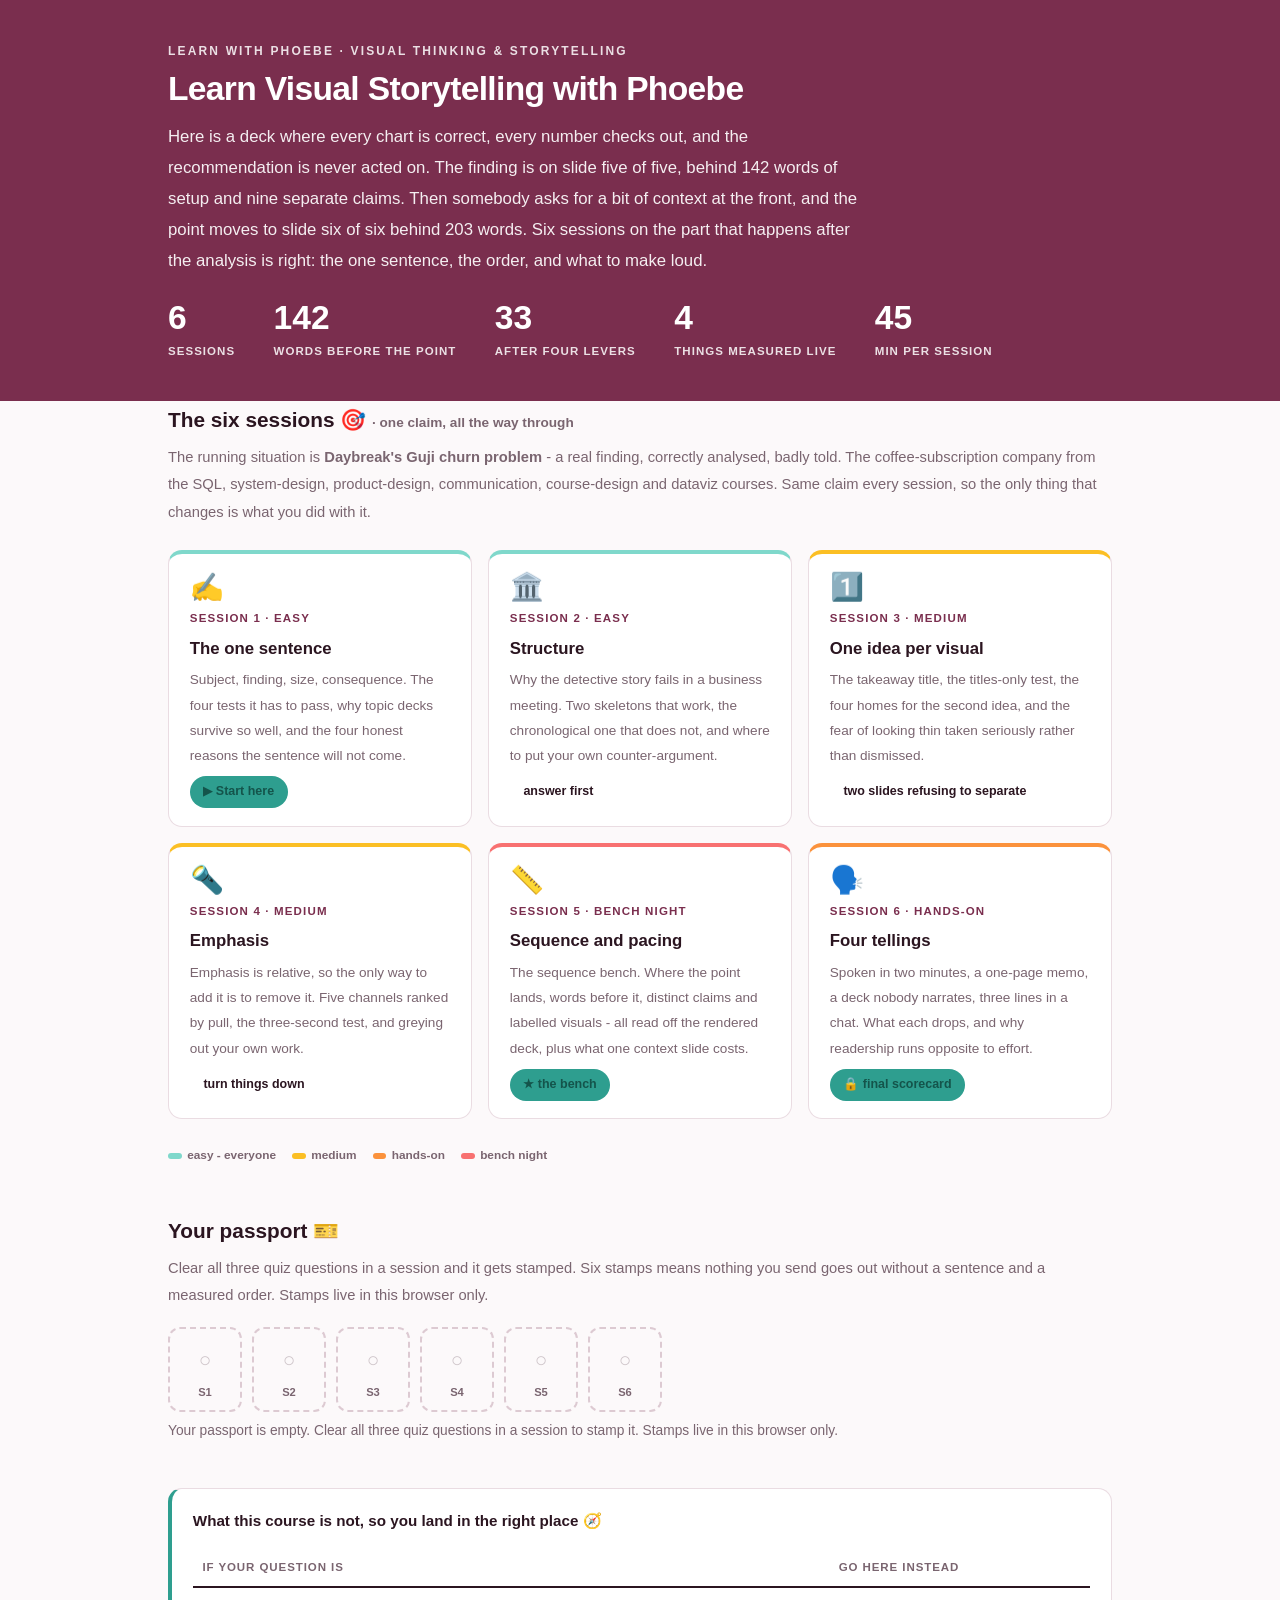
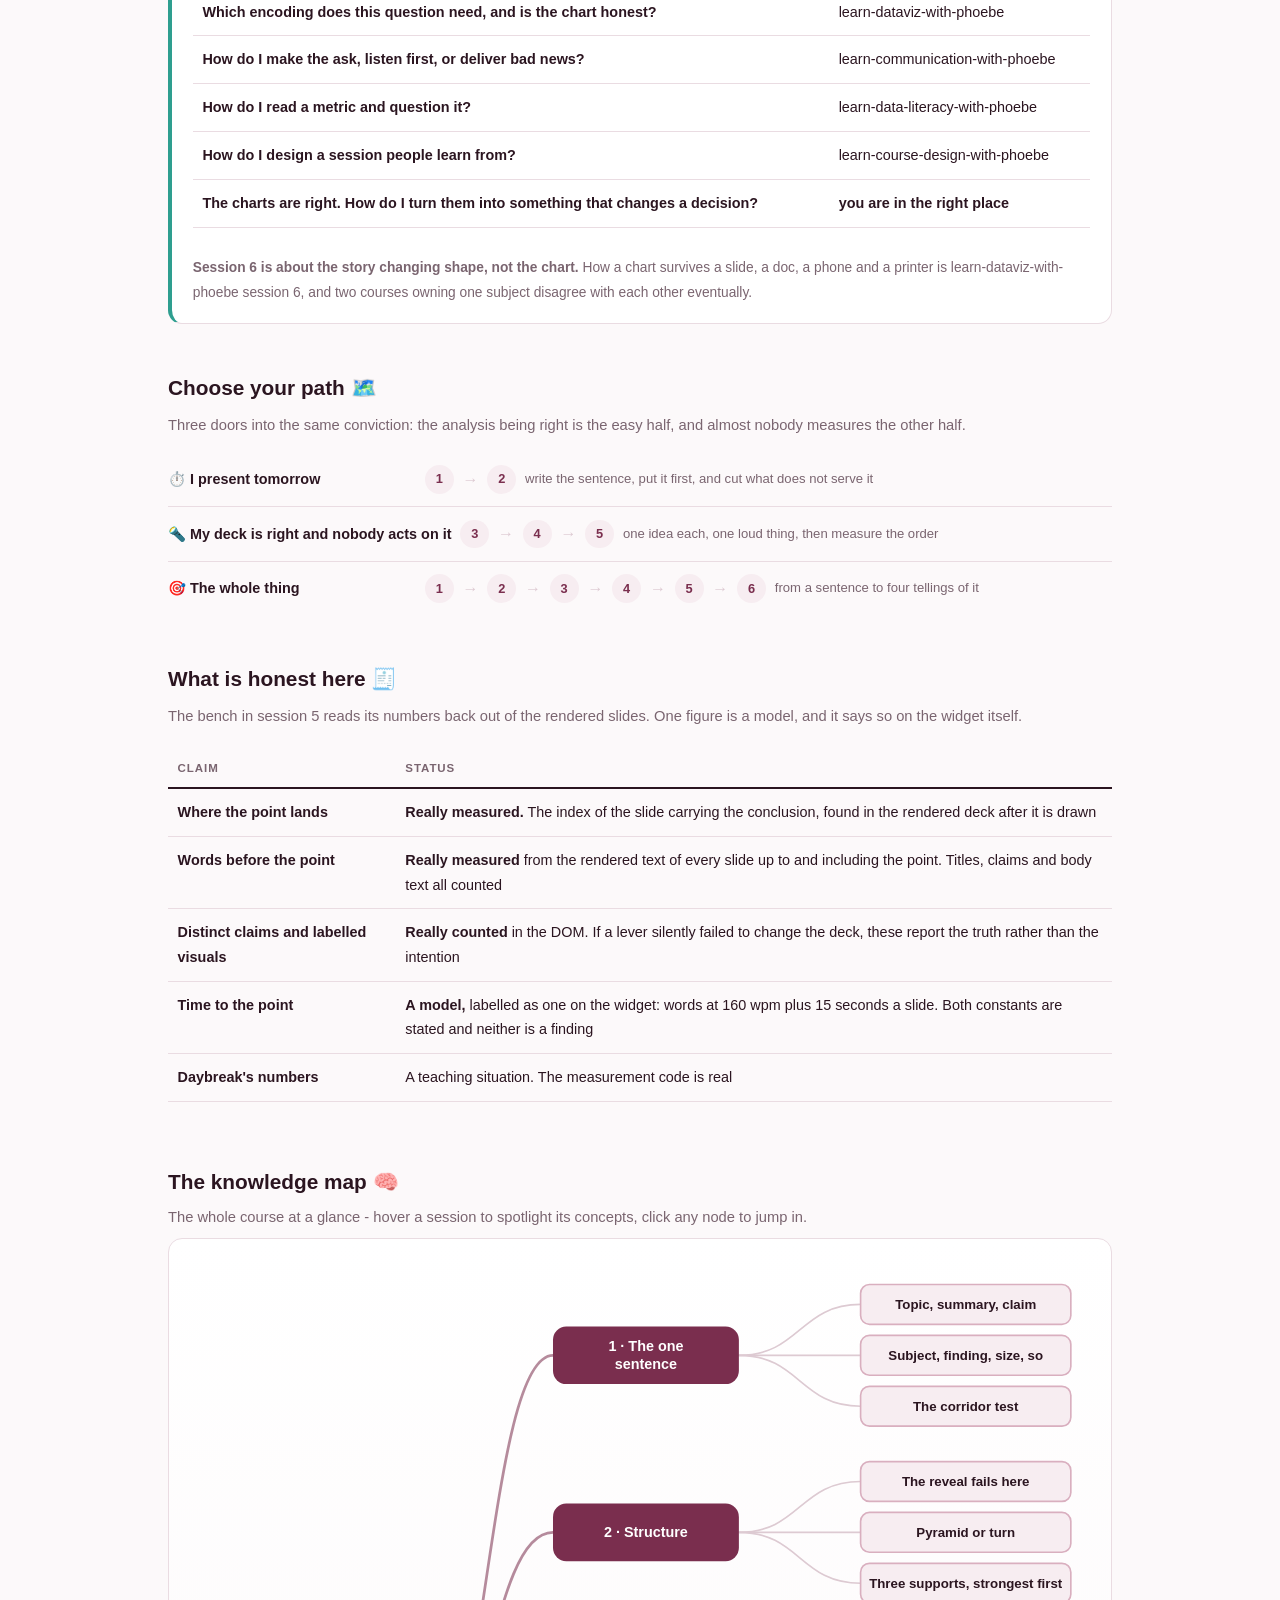
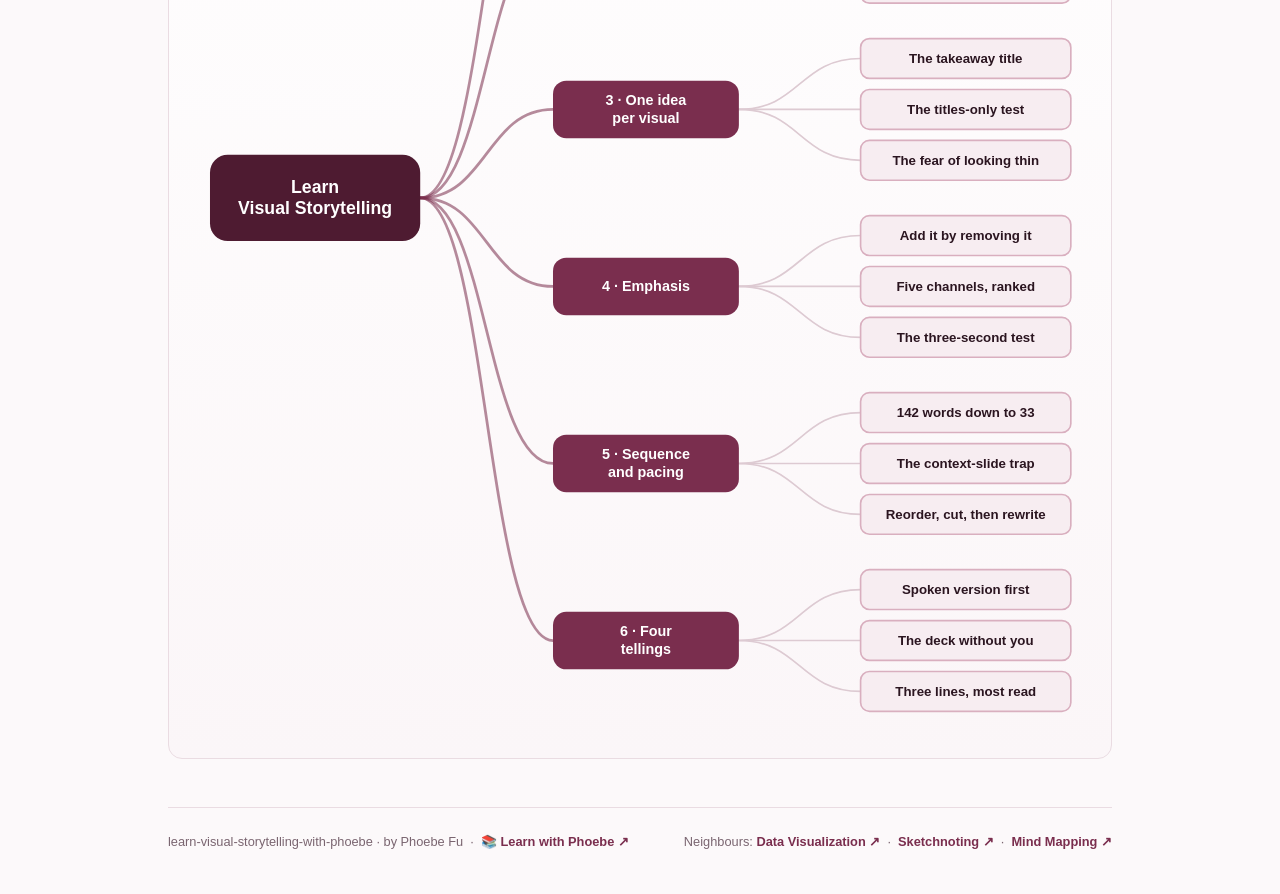
==== commit efb70871: "Landing page: remove the internal source-map path from the footer The landing page is the course's p" ====
--- a/index.html
+++ b/index.html
@@ -227,7 +227,7 @@
 
   <footer class="pagefoot">
     <span>learn-visual-storytelling-with-phoebe · by Phoebe Fu &nbsp;·&nbsp; 📚 <a href="https://phoebefu6.github.io/learn-with-phoebe/">Learn with Phoebe ↗</a></span>
-    <span>Source map, every constant and the bench's honest limits: <span class="mono">materials/official-course-map.md</span></span>
+    <span>Neighbours: <a href="https://phoebefu6.github.io/learn-dataviz-with-phoebe/">Data Visualization ↗</a> &nbsp;·&nbsp; <a href="https://phoebefu6.github.io/learn-sketchnoting-with-phoebe/">Sketchnoting ↗</a> &nbsp;·&nbsp; <a href="https://phoebefu6.github.io/learn-mind-mapping-with-phoebe/">Mind Mapping ↗</a></span>
   </footer>
 
 </main>
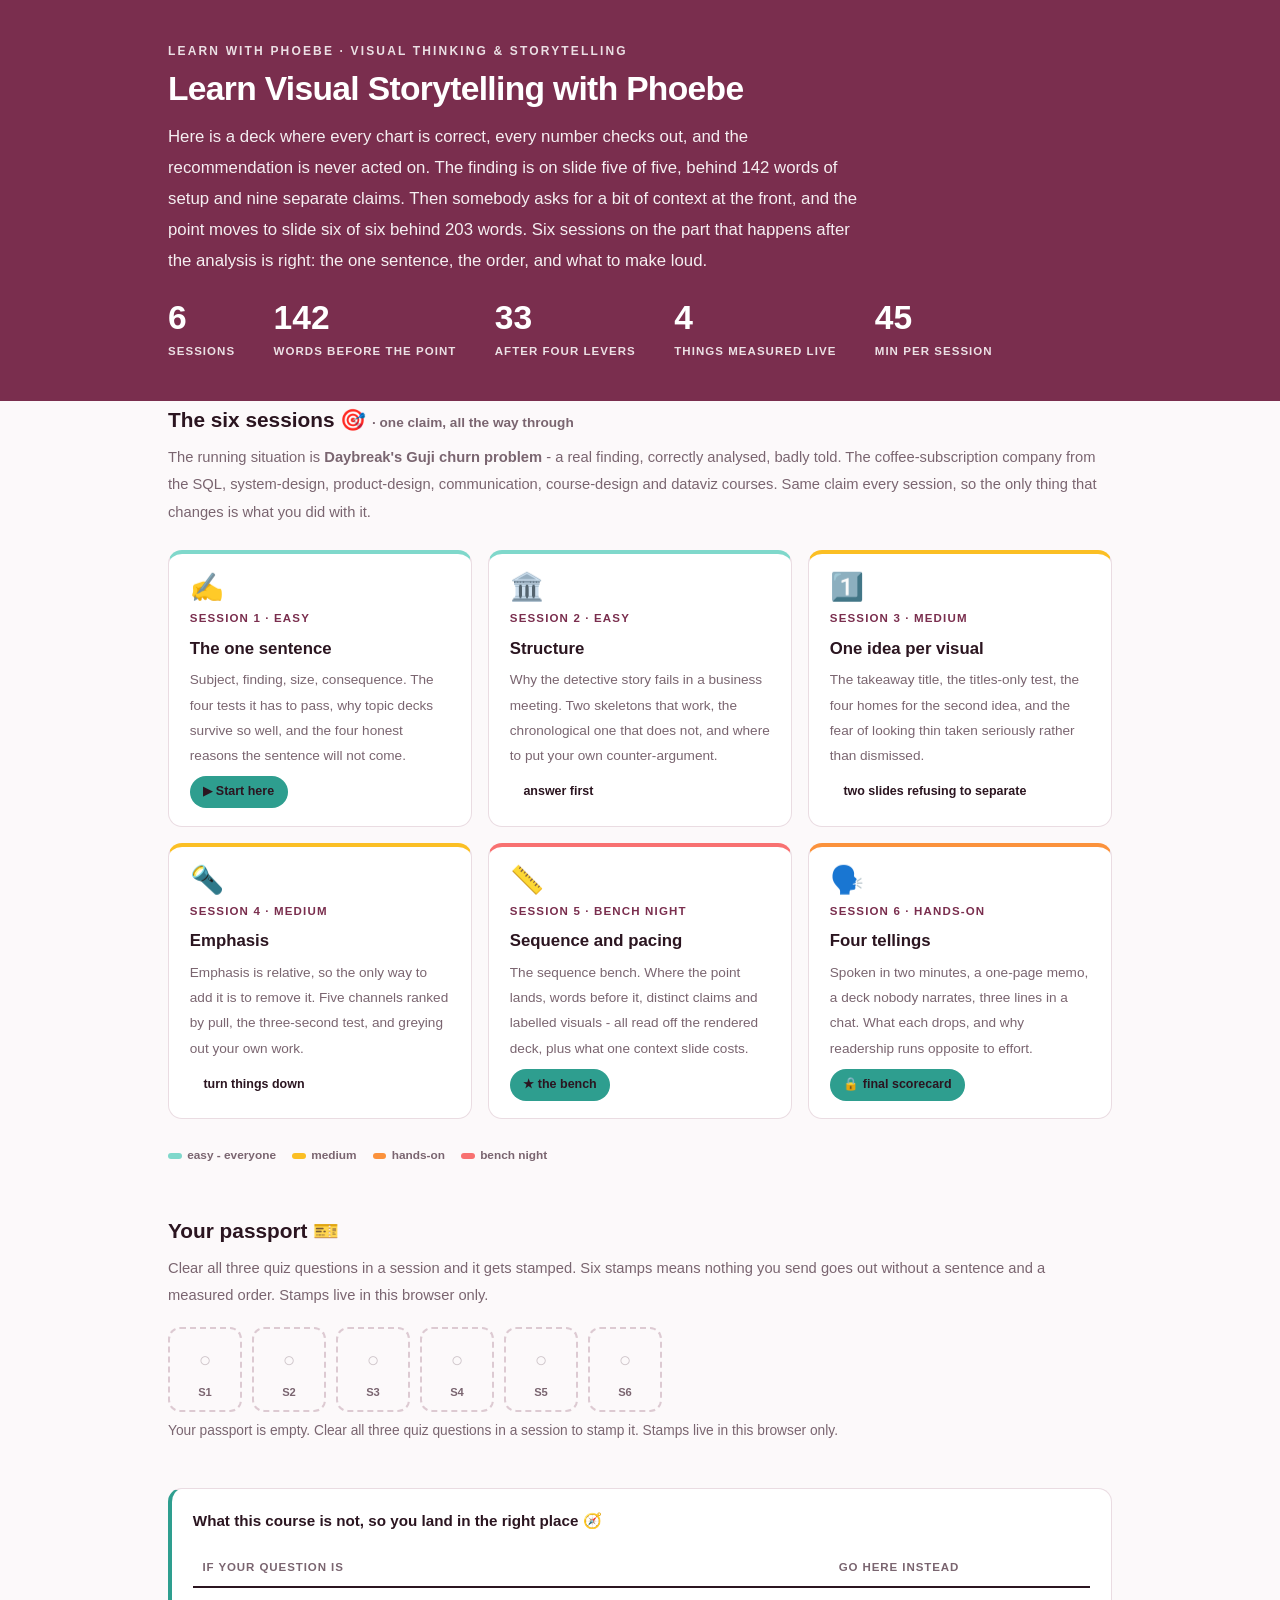
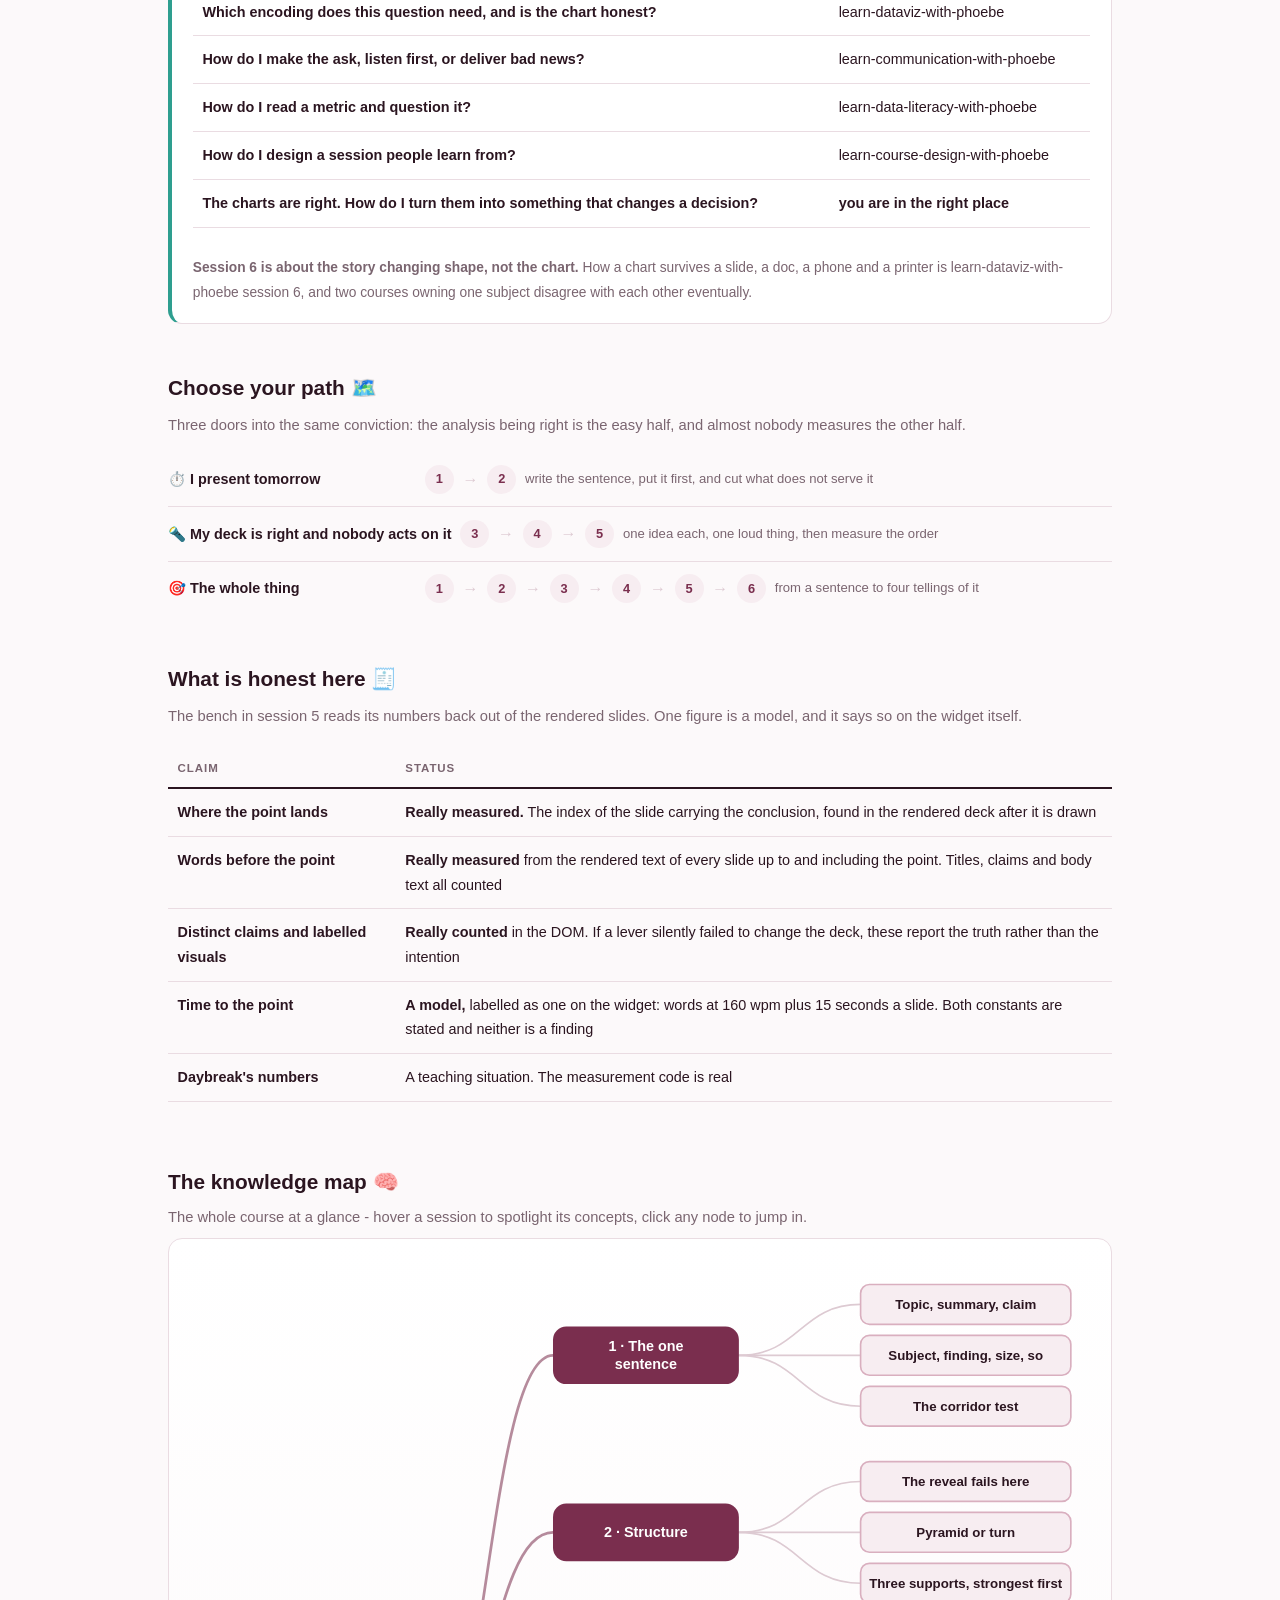
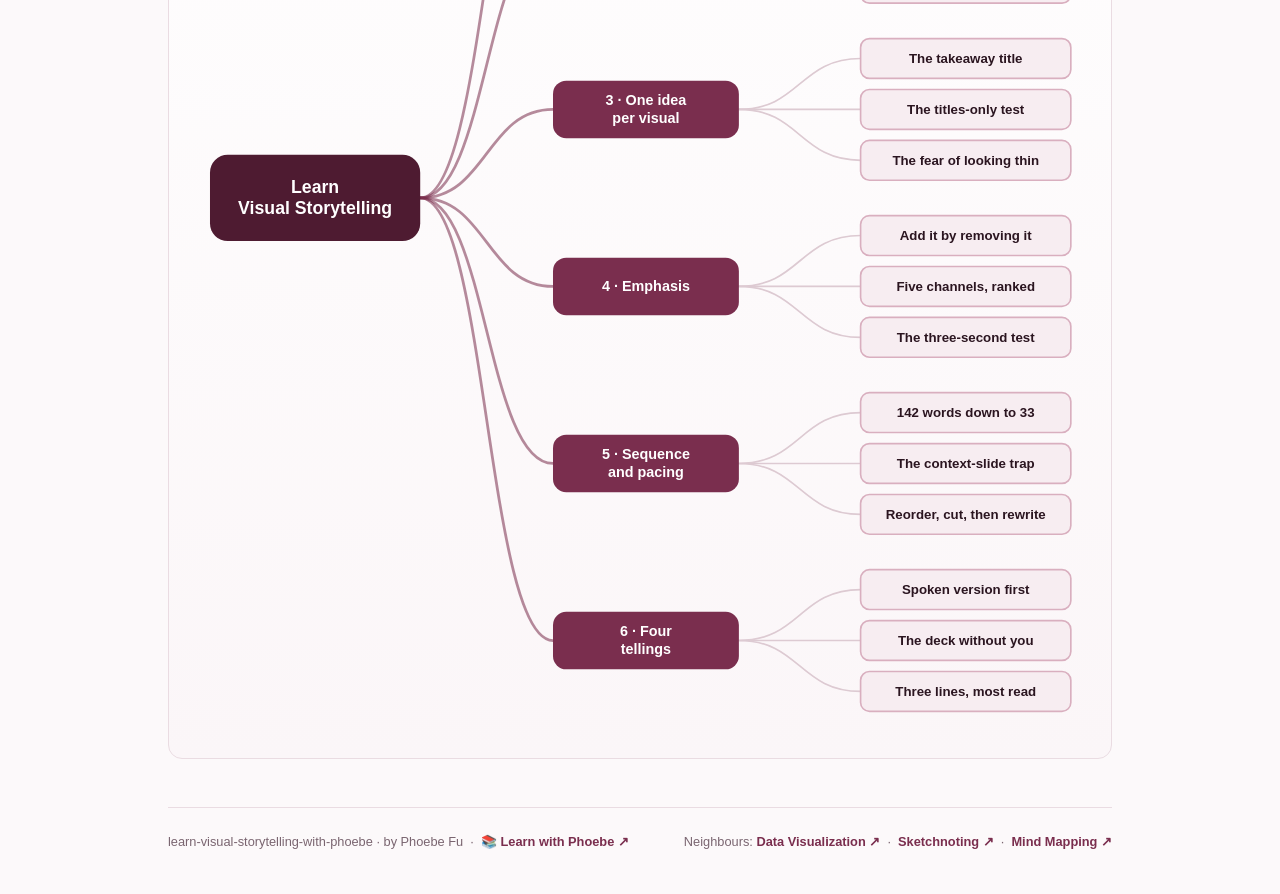
==== commit ff1fd23d: "Fix unreadable pills and labels: the course's own ink on the amber fill The "Real world" pill, build" ====
--- a/index.html
+++ b/index.html
@@ -19,7 +19,7 @@
 <meta name="twitter:image" content="https://phoebefu6.github.io/learn-visual-storytelling-with-phoebe/assets/og-cover.png">
 <!-- social:end -->
 <title>Learn Visual Storytelling with Phoebe</title>
-<link rel="stylesheet" href="assets/style.css?v=2">
+<link rel="stylesheet" href="assets/style.css?v=5">
 <style>
 
   .stats-row { display: flex; gap: 2.4rem; margin-top: 1.5rem; flex-wrap: wrap; }
--- a/assets/style.css
+++ b/assets/style.css
@@ -114,8 +114,9 @@
   border-bottom: 1px solid var(--hairline);
   padding: .55rem 0;
 }
-.toolbar .wrap { display: flex; align-items: center; gap: .6rem; }
-.toolbar .crumb { font-size: .8rem; color: var(--muted); font-weight: 600; margin-right: auto; }
+.toolbar .wrap { display: flex; align-items: center; gap: .5rem; flex-wrap: nowrap; }
+.toolbar .crumb { font-size: .8rem; color: var(--muted); font-weight: 600; margin-right: auto; min-width: 0; white-space: nowrap; overflow: hidden; text-overflow: ellipsis; }
+.toolbar .btn { white-space: nowrap; flex: none; padding: .38rem .8rem; font-size: .78rem; line-height: 1.2; }
 .toolbar .crumb a { color: var(--indigo); text-decoration: none; }
 .btn {
   border: 1px solid var(--hairline);
@@ -235,7 +236,7 @@
 .pill.solid { background: var(--indigo); color: #fff; }
 .pill.light { background: var(--indigo-50); color: var(--indigo); }
 .pill.inkpill { background: var(--ink); color: #fff; }
-.pill.amber, .pill.peach { background: var(--amber); color: var(--amber-ink); }
+.pill.amber, .pill.peach { background: var(--amber); color: var(--ink); }
 .pill.bare { color: var(--faint); }
 
 /* ---------- 4D grid ---------- */
@@ -293,7 +294,7 @@
   padding: .15rem .7rem;
 }
 .prompt-box.bad .label { background: var(--faint); color: var(--ink); }
-.prompt-box.good .label { background: var(--amber); color: var(--amber-ink); }
+.prompt-box.good .label { background: var(--amber); color: var(--ink); }
 .copy-btn {
   position: absolute;
   top: .7rem;
@@ -310,16 +311,20 @@
   transition: background .15s ease;
 }
 .copy-btn:hover { background: rgba(255,255,255,.22); }
-.copy-btn.copied { background: var(--amber); border-color: var(--amber); color: var(--amber-ink); }
+.copy-btn.copied { background: var(--amber); border-color: var(--amber); color: var(--ink); }
 
 /* ---------- demo steps ---------- */
 .steps { counter-reset: step; margin: .6rem 0 1rem; }
 .step {
-  display: flex;
-  gap: .9rem;
+  display: grid;
+  grid-template-columns: max-content minmax(0, 1fr);
+  column-gap: .9rem;
+  row-gap: .2rem;
   padding: .85rem 0;
   border-bottom: .5px solid var(--hairline);
 }
+.step > * { grid-column: 2; min-width: 0; }
+.step > .prompt-box { margin: .8rem 0 .4rem; }
 .step:last-child { border-bottom: none; }
 .step::before {
   counter-increment: step;
@@ -358,7 +363,7 @@
 .callout.example .ex-pill {
   display: inline-block;
   background: var(--amber);
-  color: var(--amber-ink);
+  color: var(--ink);
   border-radius: 999px;
   padding: .15rem .7rem;
   font-size: .68rem;
@@ -700,7 +705,7 @@
   font-family: inherit; transition: all .14s ease; white-space: nowrap;
 }
 .sql-btn:hover { background: rgba(255,255,255,.2); }
-.sql-btn.sql-run { background: var(--amber); color: var(--amber-ink); border-color: var(--amber); }
+.sql-btn.sql-run { background: var(--amber); color: var(--ink); border-color: var(--amber); }
 .sql-btn.sql-run:hover { filter: brightness(1.05); }
 .sql-label {
   display: block;
@@ -823,7 +828,10 @@
   /* 44px tap targets */
   details.card summary { min-height: 44px; }
   .qopt { min-height: 44px; display: flex; align-items: center; padding: .7rem .9rem; }
-  .toolbar .btn, .pagefoot a { min-height: 44px; display: inline-flex; align-items: center; }
+  .toolbar .btn, .pagefoot a { min-height: 44px; display: inline-flex; align-items: center; justify-content: center; }
+  .toolbar .crumb, .toolbar #zoom-toggle { display: none; }
+  .toolbar .btn { flex: 1 1 0; padding: .3rem .4rem; font-size: .72rem; }
+  table.clean { display: block; overflow-x: auto; -webkit-overflow-scrolling: touch; }
 }
 
 @media (max-width: 640px) {
@@ -951,7 +959,7 @@
   z-index: 2;
 }
 .hs-pin:hover { transform: translate(-50%, -50%) scale(1.18); }
-.hs-pin.on { background: var(--amber); color: var(--amber-ink); }
+.hs-pin.on { background: var(--amber); color: var(--ink); }
 .hs-pin::before {
   content: ""; position: absolute; inset: -7px; border-radius: 999px;
   border: 2px solid var(--indigo); opacity: 0;
@@ -1097,7 +1105,7 @@
   padding: 4px 11px; border-radius: 999px;
   background: rgba(255,255,255,.15);
 }
-.stakes-read .sk-delta.good { background: var(--amber); color: var(--amber-ink); }
+.stakes-read .sk-delta.good { background: var(--amber); color: var(--ink); }
 .stakes-read .sk-delta.bad { background: #FCA5A5; color: #7f1d1d; }
 
 /* --- 6. scorecard: halfway self-grade ------------------ */
@@ -1133,7 +1141,7 @@
   background: var(--indigo-50); color: var(--indigo-deep);
   border: 1px solid var(--indigo-soft); cursor: default;
 }
-.pp-pill.full { background: var(--amber); color: var(--amber-ink); border-color: var(--amber); }
+.pp-pill.full { background: var(--amber); color: var(--ink); border-color: var(--amber); }
 .pp-strip { display: flex; gap: 10px; flex-wrap: wrap; margin: 18px 0 6px; }
 .pp-stamp {
   display: flex; flex-direction: column; align-items: center; gap: 6px;
@@ -1160,7 +1168,7 @@
   display: inline-block; margin-bottom: 7px;
   font: 800 0.68rem Inter, sans-serif; letter-spacing: .07em;
   text-transform: uppercase; padding: 3px 10px; border-radius: 999px;
-  background: var(--amber); color: var(--amber-ink);
+  background: var(--amber); color: var(--ink);
 }
 
 /* --- mobile floor (desktop is the product) ------------- */
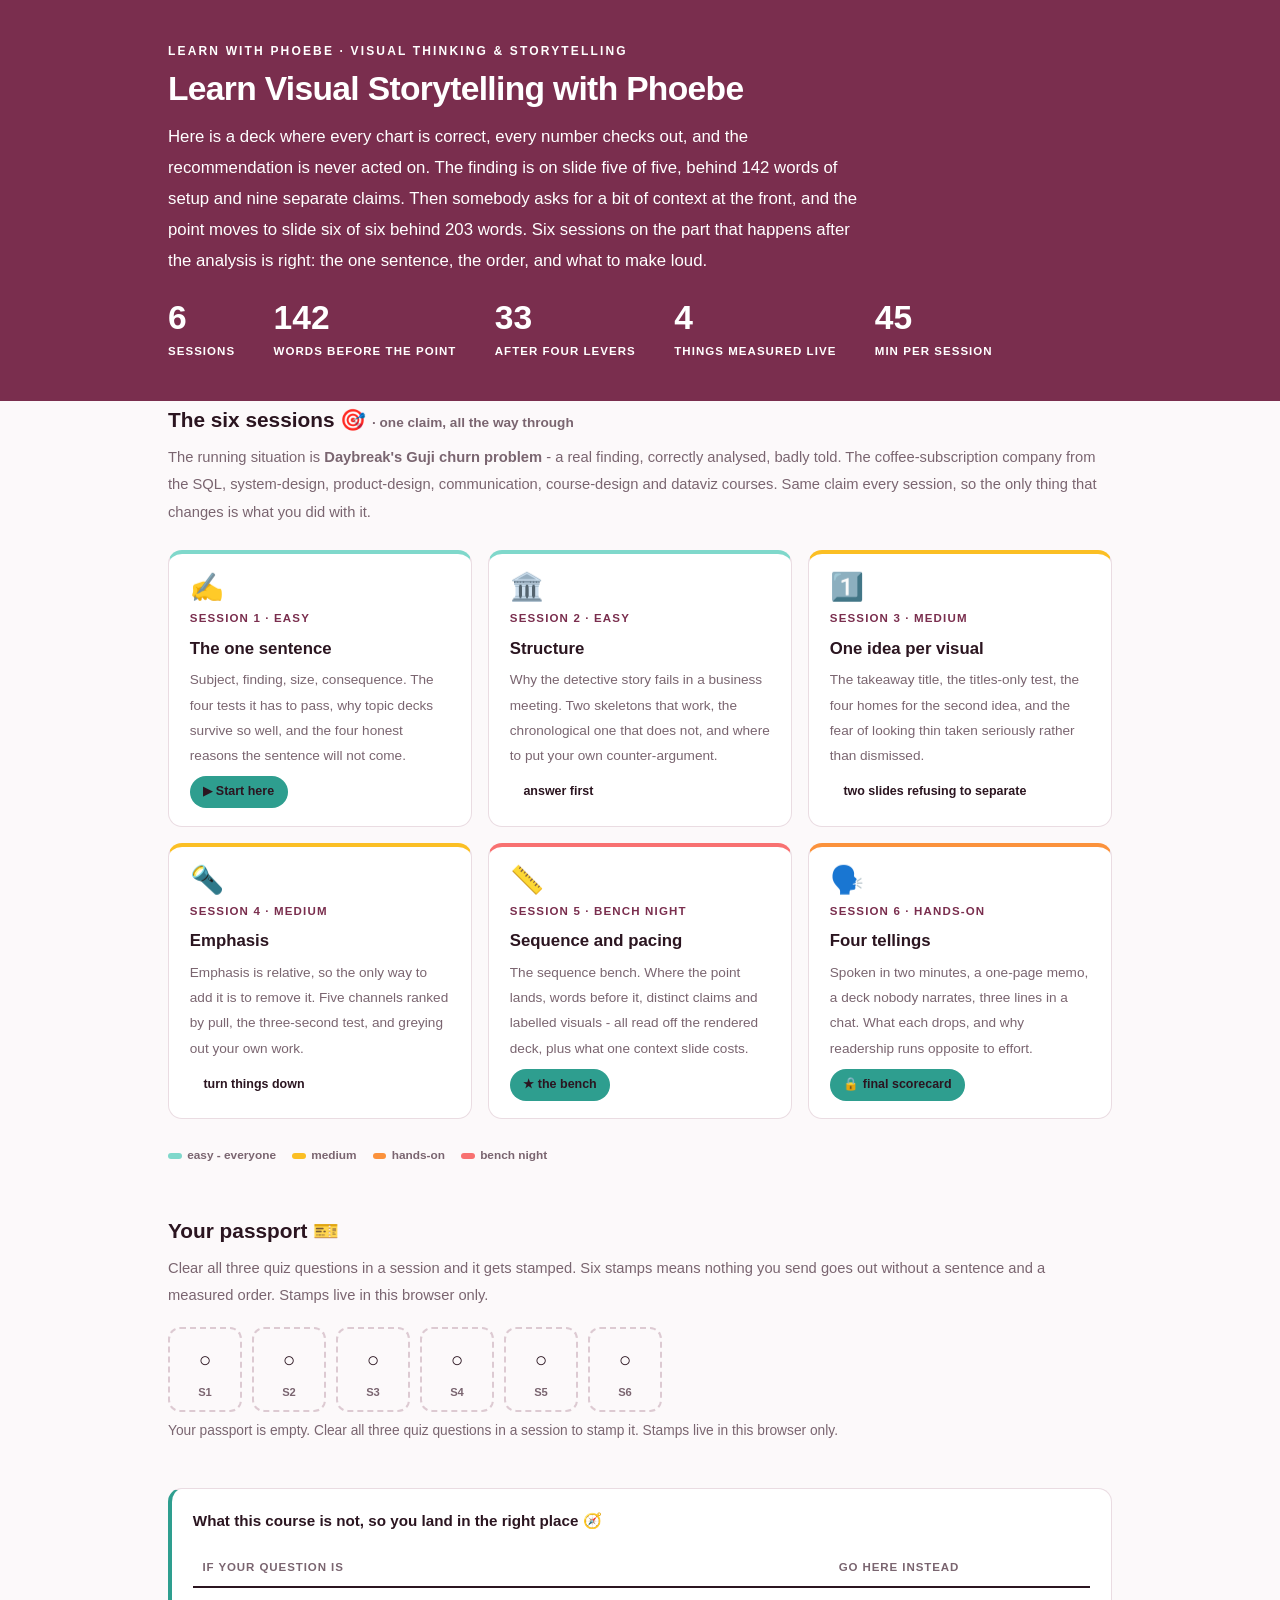
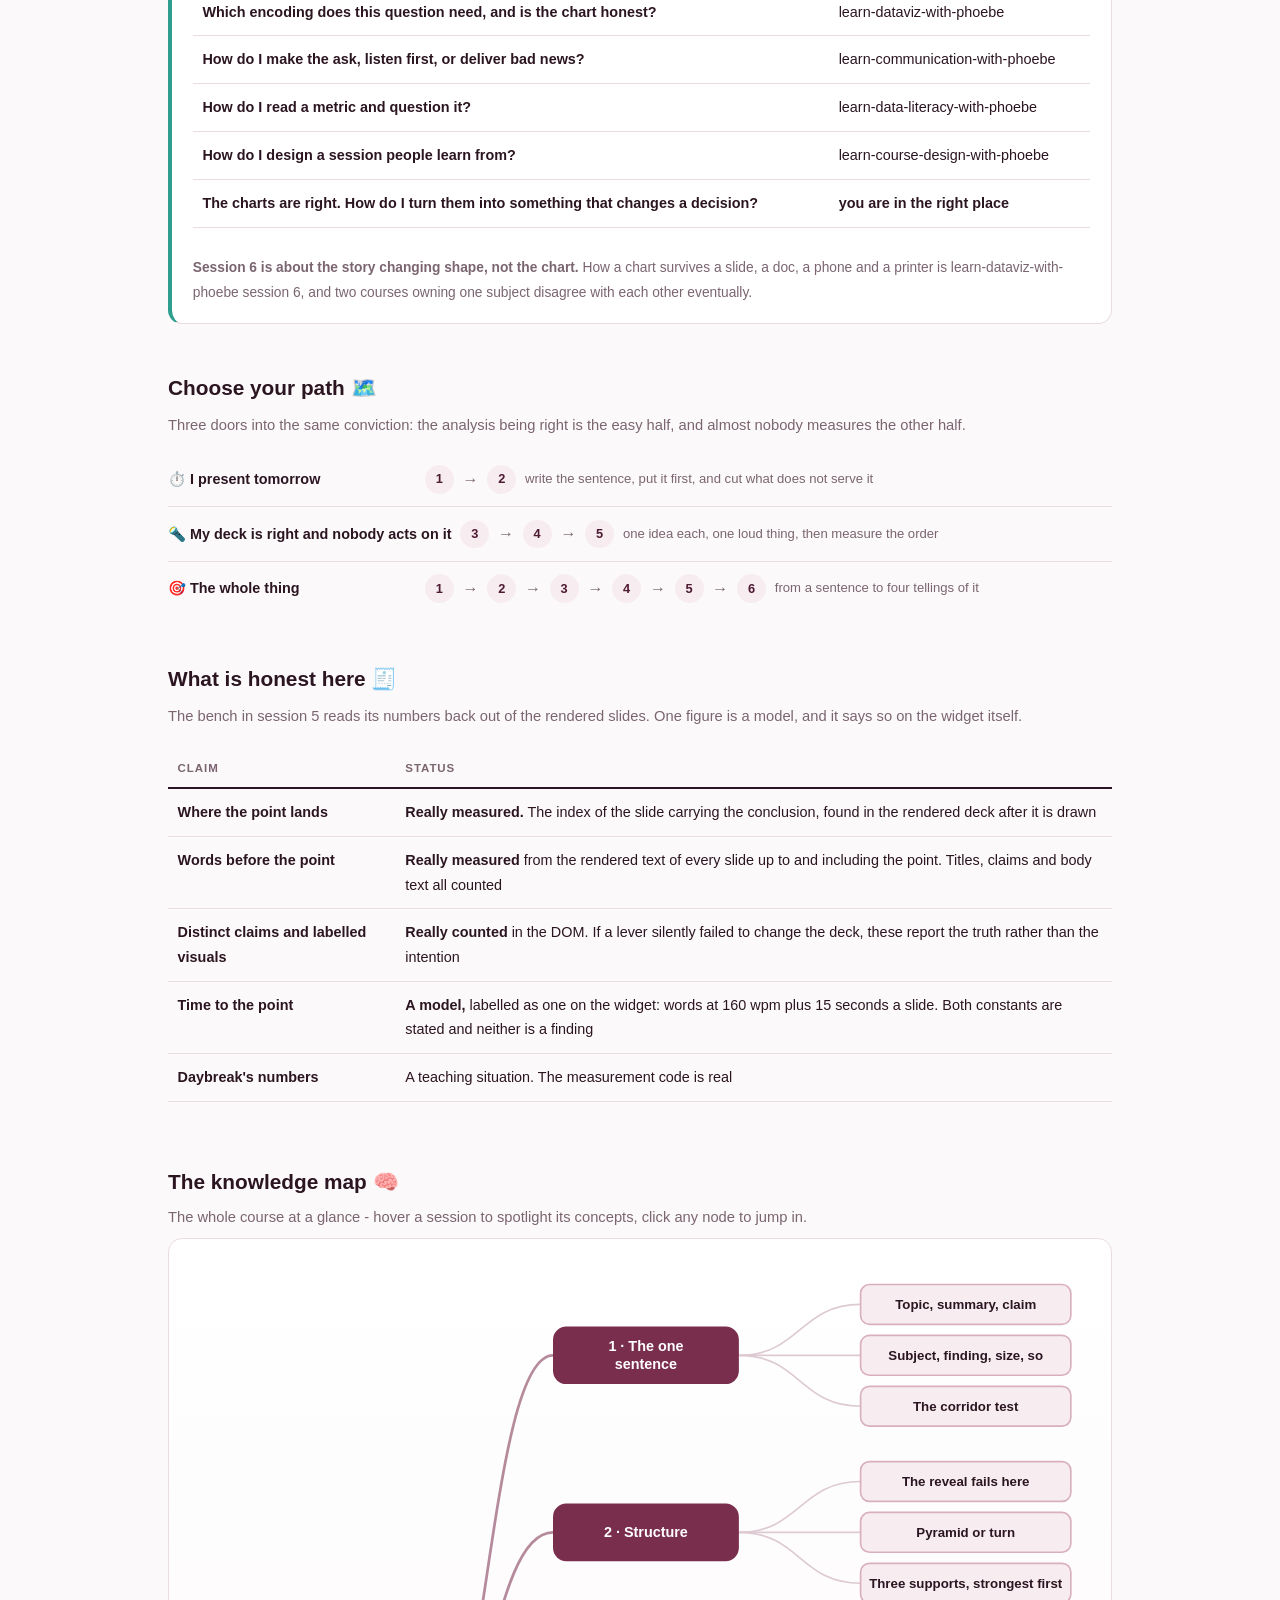
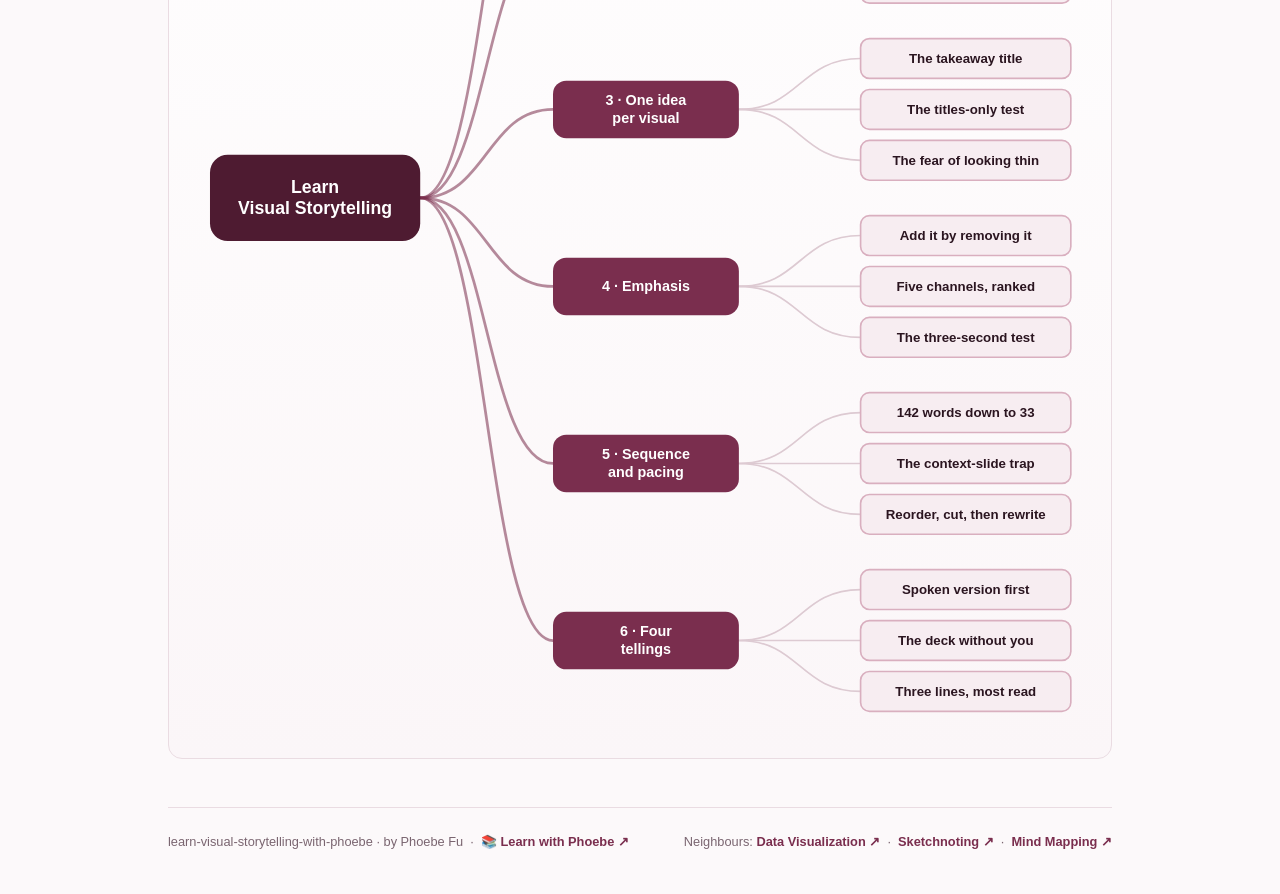
==== commit 818629d5: "Light surfaces everywhere: lightbox, cheat panel, code boxes; contrast and phone-width fixes Every d" ====
--- a/index.html
+++ b/index.html
@@ -19,12 +19,12 @@
 <meta name="twitter:image" content="https://phoebefu6.github.io/learn-visual-storytelling-with-phoebe/assets/og-cover.png">
 <!-- social:end -->
 <title>Learn Visual Storytelling with Phoebe</title>
-<link rel="stylesheet" href="assets/style.css?v=5">
+<link rel="stylesheet" href="assets/style.css?v=21">
 <style>
 
   .stats-row { display: flex; gap: 2.4rem; margin-top: 1.5rem; flex-wrap: wrap; }
   .stat b { display: block; font-size: 2.1rem; font-weight: 800; line-height: 1.05; font-variant-numeric: tabular-nums; }
-  .stat span { font-size: .72rem; opacity: .85; text-transform: uppercase; letter-spacing: .09em; font-weight: 600; }
+  .stat span { font-size: .72rem; opacity: 1; text-transform: uppercase; letter-spacing: .09em; font-weight: 600; }
 
   .course-grid { display: grid; grid-template-columns: repeat(auto-fit, minmax(17rem, 1fr)); gap: 1rem; margin-top: 1.5rem; }
   .course-card {
@@ -57,9 +57,9 @@
   .path { display: flex; gap: .55rem; align-items: center; padding: .75rem 0; border-bottom: .5px solid var(--hairline); flex-wrap: wrap; }
   .path:last-child { border-bottom: none; }
   .path b { min-width: 15.5rem; font-size: .9rem; }
-  .path .pstep { background: var(--indigo-50); color: var(--indigo); border-radius: 999px; padding: .16rem .68rem; font-weight: 700; font-size: .8rem; text-decoration: none; transition: all .12s ease; }
+  .path .pstep { background: var(--indigo-50); color: var(--indigo-deep); border-radius: 999px; padding: .16rem .68rem; font-weight: 700; font-size: .8rem; text-decoration: none; transition: all .12s ease; }
   .path .pstep:hover { background: var(--indigo); color: #fff; }
-  .path .parr { color: var(--faint); font-weight: 700; }
+  .path .parr { color: var(--muted); font-weight: 700; }
 
   .mm-section { margin-top: 1.6rem; }
   .mm-section h2 { font-size: 1.3rem; font-weight: 800; margin-bottom: .2rem; }
@@ -271,6 +271,6 @@
 };
 </script>
 <script src="assets/mindmap.js?v=2"></script>
-<script src="assets/app.js?v=2"></script>
+<script src="assets/app.js?v=21"></script>
 </body>
 </html>
--- a/assets/style.css
+++ b/assets/style.css
@@ -17,8 +17,8 @@
   --amber-ink: #14544B;
   --amber-50: #E6F5F2;
   --paper: #FCF9FA;
-  --code-bg: #251019;
-  --code-ink: #EADCE2;
+  --code-bg: #F7EDF1;
+  --code-ink: #2B1520;
   --radius: 14px;
 }
 
@@ -48,7 +48,7 @@
   font-size: .75rem;
   letter-spacing: .18em;
   text-transform: uppercase;
-  opacity: .85;
+  opacity: 1;
   font-weight: 600;
 }
 .masthead h1 {
@@ -59,7 +59,7 @@
   letter-spacing: -.02em;
 }
 .masthead h1 .accent { color: inherit; }
-.masthead .sub { font-size: 1.05rem; opacity: .92; max-width: 44rem; }
+.masthead .sub { font-size: 1.05rem; opacity: 1; max-width: 44rem; }
 
 .chip-row { display: flex; flex-wrap: wrap; gap: .5rem; margin-top: 1.1rem; }
 .chip {
@@ -73,7 +73,7 @@
   white-space: nowrap;
 }
 .chip.level { background: #fff; color: var(--indigo); }
-.chip.audience { background: rgba(255,255,255,.16); color: #fff; border: 1px solid rgba(255,255,255,.35); }
+.chip.audience { background: rgba(255,255,255,.08); color: #fff; border: 1px solid rgba(255,255,255,.35); }
 .chip.time { background: var(--ink); color: #fff; font-variant-numeric: tabular-nums; }
 
 
@@ -237,7 +237,7 @@
 .pill.light { background: var(--indigo-50); color: var(--indigo); }
 .pill.inkpill { background: var(--ink); color: #fff; }
 .pill.amber, .pill.peach { background: var(--amber); color: var(--ink); }
-.pill.bare { color: var(--faint); }
+.pill.bare { color: var(--muted); }
 
 /* ---------- 4D grid ---------- */
 .grid-2 { display: grid; grid-template-columns: repeat(auto-fit, minmax(15rem, 1fr)); gap: .8rem; margin: .5rem 0 1rem; }
@@ -266,10 +266,11 @@
 table.clean td:first-child { font-weight: 600; }
 
 /* ---------- prompt boxes ---------- */
-.prompt-box {
+.prompt-box{
   position: relative;
-  background: var(--code-bg);
-  color: var(--code-ink);
+  background: #F7EDF1;
+  border: 1px solid #EADCE2;
+  color: #2B1520;
   border-radius: var(--radius);
   padding: 1.1rem 1.2rem;
   margin: 1rem 0 1.2rem;
@@ -279,12 +280,12 @@
   white-space: pre-wrap;
   word-break: break-word;
 }
-.prompt-box .label {
+.prompt-box .label{
   position: absolute;
   top: -0.7rem;
   left: 1rem;
-  background: var(--indigo);
-  color: #fff;
+  background: #7A2E4E;
+  color: #FFFFFF;
   font-family: "Inter", -apple-system, sans-serif;
   font-size: .68rem;
   font-weight: 700;
@@ -295,13 +296,13 @@
 }
 .prompt-box.bad .label { background: var(--faint); color: var(--ink); }
 .prompt-box.good .label { background: var(--amber); color: var(--ink); }
-.copy-btn {
+.copy-btn{
   position: absolute;
   top: .7rem;
   right: .7rem;
-  background: rgba(255,255,255,.1);
-  border: 1px solid rgba(255,255,255,.25);
-  color: #fff;
+  background: #FFFFFF;
+  border: 1px solid #EADCE2;
+  color: #2B1520;
   border-radius: 999px;
   padding: .25rem .8rem;
   font-size: .72rem;
@@ -310,7 +311,7 @@
   font-family: "Inter", -apple-system, sans-serif;
   transition: background .15s ease;
 }
-.copy-btn:hover { background: rgba(255,255,255,.22); }
+.copy-btn:hover { background: #EADCE2; }
 .copy-btn.copied { background: var(--amber); border-color: var(--amber); color: var(--ink); }
 
 /* ---------- demo steps ---------- */
@@ -400,11 +401,11 @@
   gap: .4rem;
 }
 
-.lightbox {
+.lightbox{
   position: fixed;
   inset: 0;
   z-index: 100;
-  background: rgba(18,38,44,.9);
+  background: rgba(252,249,250,.97);
   display: none;
   align-items: center;
   justify-content: center;
@@ -412,8 +413,10 @@
   cursor: zoom-out;
 }
 .lightbox.open { display: flex; }
-.lightbox .inner {
+.lightbox .inner{
   background: #fff;
+  border: 1px solid #EADCE2;
+  box-shadow: 0 10px 40px rgba(43,21,32,.14);
   border-radius: var(--radius);
   padding: 2rem;
   max-width: 94vw;
@@ -421,13 +424,12 @@
   overflow: auto;
 }
 .lightbox .inner svg, .lightbox .inner img { width: min(88vw, 70rem); height: auto; }
-.lightbox .close-hint {
+.lightbox .close-hint{
   position: fixed;
   top: 1rem; right: 1.4rem;
-  color: #fff;
+  color: #2B1520;
   font-size: .8rem;
   font-weight: 600;
-  opacity: .8;
 }
 
 /* ---------- courses covered ---------- */
@@ -446,19 +448,20 @@
 .covered-row .note { margin-left: auto; color: var(--muted); font-size: .78rem; text-align: right; }
 
 /* ---------- cheat sheet footer ---------- */
-.cheat {
-  background: var(--ink);
-  color: #fff;
+.cheat{
+  background: #F7EDF1;
+  border: 1px solid #EADCE2;
+  color: #2B1520;
   border-radius: var(--radius);
   padding: 1.6rem 1.6rem 1.3rem;
   margin-top: 3rem;
 }
 .cheat h3 { font-size: 1.1rem; margin-bottom: 1rem; }
-.cheat h3 span { color: var(--indigo-soft); }
+.cheat h3 span { color: #7A2E4E; }
 .cheat .grid-2 { gap: 1rem; }
 .cheat .cheat-item { border-left: 3px solid var(--indigo-mid); padding-left: .8rem; }
-.cheat .cheat-item b { display: block; font-size: .85rem; color: var(--indigo-soft); }
-.cheat .cheat-item span { font-size: .82rem; opacity: .85; }
+.cheat .cheat-item b { display: block; font-size: .85rem; color: #4E1B31; }
+.cheat .cheat-item span { font-size: .82rem; color: #7A6570; }
 
 footer.pagefoot {
   border-top: 1px solid var(--hairline);
@@ -553,7 +556,7 @@
   margin-top: 1.1rem;
   flex-wrap: wrap;
 }
-.journey .jlabel { font-size: .7rem; font-weight: 700; text-transform: uppercase; letter-spacing: .09em; opacity: .8; margin-right: .3rem; }
+.journey .jlabel { font-size: .7rem; font-weight: 700; text-transform: uppercase; letter-spacing: .09em; opacity: 1; margin-right: .3rem; }
 .journey a {
   width: 1.7rem; height: 1.7rem;
   border-radius: 999px;
@@ -1151,7 +1154,7 @@
   transition: all .18s ease;
 }
 .pp-stamp:hover { border-color: var(--indigo-soft); }
-.pp-stamp i { font-size: 1.3rem; font-style: normal; opacity: .35; }
+.pp-stamp i { font-size: 1.3rem; font-style: normal; opacity: 1; }
 .pp-stamp b { font: 800 0.7rem Inter, sans-serif; }
 .pp-stamp.got {
   border-style: solid; border-color: var(--indigo);
@@ -1276,3 +1279,28 @@
   .vs-stage { grid-template-columns: 1fr; }
   .vs-metrics { grid-template-columns: repeat(2, 1fr); }
 }
+
+/* layout-patch-3: phone-width overflow (2026-10-10) */
+.sql-bar { flex-wrap: wrap; }
+@media (max-width: 480px) {
+  .covered-row { flex-wrap: wrap; }
+  .covered-row .note { margin-left: 0; text-align: left; flex-basis: 100%; }
+  details.card summary { flex-wrap: wrap; }
+  details.card summary .mini { white-space: normal; }
+  .wk, .sqlbox, .prompt-box, pre { max-width: 100%; overflow-x: auto; }
+  .mono, code, strong, .note { overflow-wrap: anywhere; }
+  select, input[type=range], label { max-width: 100%; }
+  canvas, svg, img { max-width: 100%; height: auto; }
+  .tree-kids, .tree-node-wrap, .tree-node, .rb-night, .al-row, .gd-field, .tl-row, .sl-row { max-width: 100%; overflow-x: auto; }
+  .tl-cols, .sl-cols, .bb-cols, .ev-cols, [class$="-cols"] { grid-template-columns: 1fr !important; display: grid; }
+  .tl-cols > *, .sl-cols > *, [class$="-cols"] > * { min-width: 0; max-width: 100%; }
+  .mono { white-space: normal; }
+  .er-w, .bb-lab, .tl-lev, .sl-lev { max-width: 100%; white-space: normal; }
+}
+/* contrast-patch-2b */
+.cheat a { color: var(--indigo-deep, var(--ink)); }
+.chip.audience { background: transparent; border-color: rgba(255,255,255,.55); }
+.masthead a, .masthead .sub a { color: #fff; text-decoration: underline; text-underline-offset: 2px; }
+.prompt-box b, .prompt-box strong { color: var(--indigo-deep, var(--ink)); }
+.prompt-box span, .prompt-box em, .prompt-box i { color: inherit; }
+.pp-stamp i { color: var(--ink); }
